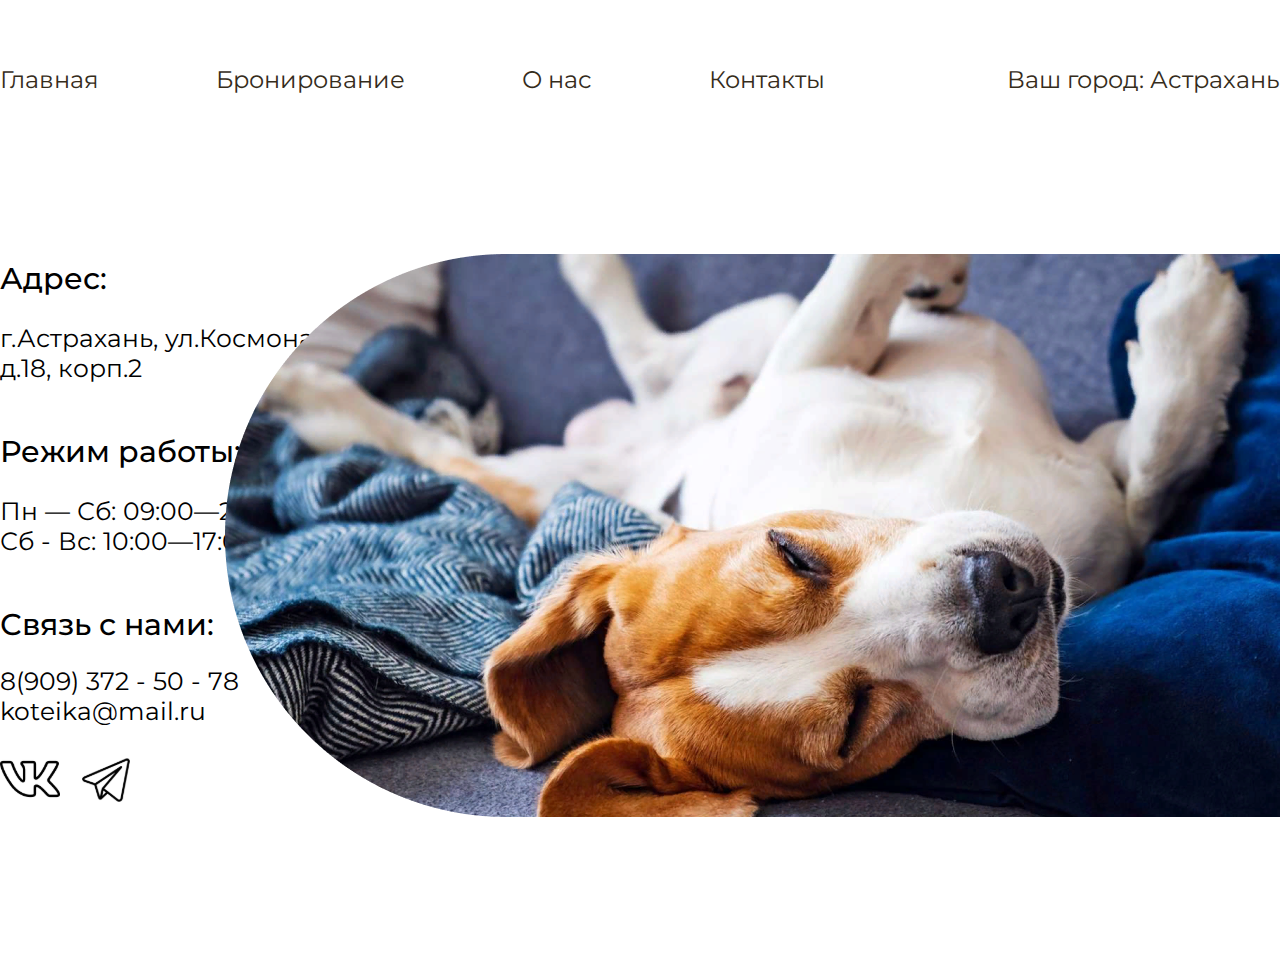
==== index.html @ b252fca6 "init" ====
<!doctype html>
<html lang="ru">
<head>
    <meta charset="UTF-8">
    <meta name="viewport"
          content="width=device-width, user-scalable=no, initial-scale=1.0, maximum-scale=1.0, minimum-scale=1.0">
    <meta http-equiv="X-UA-Compatible" content="ie=edge">
    <title>Koteika</title>
    <link rel="stylesheet" href="./styles/main.css">
    <link rel="stylesheet" href="./styles/header.css">
    <link rel="stylesheet" href="./styles/footer.css">
</head>
<body>
    <div class="container">
        <div class="header">
            <div class="header-left">
                <a>Главная</a>
                <a>Бронирование</a>
                <a>О нас</a>
                <a>Контакты</a>
            </div>
            <a>
                Ваш город: Астрахань
            </a>
        </div>
    </div>


    <div class="container">
        <div class="footer">
            <div class="footer-left">
                <p class="footer-left__title">Адрес:</p>
                <p class="footer-left__text">г.Астрахань,
                    ул.Космонавтов, д.18, корп.2</p>
                <p class="footer-left__subtitle">Режим работы:</p>
                <p class="footer-left__text">
                    Пн — Сб: 09:00—21:00<br>
                    Сб - Вс: 10:00—17:00
                </p>
                <p class="footer-left__subtitle">Связь с нами:</p>
                <a class="footer-left__number" href="tel:89093725078">8(909) 372 - 50 - 78</a>
                <a class="footer-left__email" href="mailto:koteika@mail.ru">koteika@mail.ru</a>
                <div class="footer-left__socials">
                    <a href="https://google.com"><img src="./images/social/vk.svg" alt="vk.com"></a>
                    <a href="https://google.com"><img src="./images/social/telegram.svg" alt="telegram"></a>
                </div>
            </div>
            <img class="footer__image" src="./images/footer/footer.png" alt="footer image">
        </div>
    </div>
</body>
</html>
---- styles/main.css ----
@font-face {
  font-family: "Montserrat";
  font-style: normal;
  font-weight: 100;
  src: url("../fonts/Montserrat-Thin.ttf");
}
@font-face {
  font-family: "Montserrat";
  font-style: normal;
  font-weight: 200;
  src: url("../fonts/Montserrat-ExtraLight.ttf");
}
@font-face {
  font-family: "Montserrat";
  font-style: normal;
  font-weight: 300;
  src: url("../fonts/Montserrat-Light.ttf");
}
@font-face {
  font-family: "Montserrat";
  font-style: normal;
  font-weight: 400;
  src: url("../fonts/Montserrat-Regular.ttf");
}
@font-face {
  font-family: "Montserrat";
  font-style: normal;
  font-weight: 500;
  src: url("../fonts/Montserrat-Medium.ttf");
}
@font-face {
  font-family: "Montserrat";
  font-style: normal;
  font-weight: 600;
  src: url("../fonts/Montserrat-SemiBold.ttf");
}
@font-face {
  font-family: "Montserrat";
  font-style: normal;
  font-weight: 700;
  src: url("../fonts/Montserrat-Bold.ttf");
}
@font-face {
  font-family: "Montserrat";
  font-style: normal;
  font-weight: 800;
  src: url("../fonts/Montserrat-ExtraBold.ttf");
}
@font-face {
  font-family: "Montserrat";
  font-style: normal;
  font-weight: 900;
  src: url("../fonts/Montserrat-Black.ttf");
}
:root {
  --button-bg-color: #36342F;
  --other-text: #352C1B;
  --border-color: #EEE2B7;
}

*,
*::before,
*::after {
  box-sizing: border-box;
  margin: 0;
  padding: 0;
  font-weight: normal;
  font-family: "Montserrat", sans-serif;
}

body {
  min-height: 100vh;
}

.container {
  max-width: 1450px;
  margin: 0 auto;
}

/*# sourceMappingURL=main.css.map */
---- styles/header.css ----
.header {
  margin-top: 65px;
  display: flex;
  justify-items: center;
  justify-content: space-between;
  align-items: center;
}
.header-left {
  display: flex;
  align-items: center;
  gap: 117px;
}
.header a, .header div > a {
  color: var(--other-text);
  font-size: 24px;
  font-weight: 400;
  text-decoration: none;
}

/*# sourceMappingURL=header.css.map */
---- styles/footer.css ----
.footer {
  margin-top: 166px;
  display: flex;
  align-items: center;
}
.footer-left {
  display: flex;
  flex-direction: column;
}
.footer-left__title {
  color: #000;
  font-weight: 500;
  font-size: 30px;
}
.footer-left__text {
  color: #000;
  font-size: 25px;
  margin-top: 26px;
  font-weight: 400;
  max-width: 380px;
}
.footer-left__subtitle {
  color: #000;
  font-weight: 500;
  font-size: 30px;
  margin-top: 50px;
}
.footer-left__number {
  color: #000;
  font-size: 25px;
  font-weight: 400;
  margin-top: 23px;
  text-decoration: none;
}
.footer-left__email {
  color: #000;
  font-size: 25px;
  font-weight: 400;
  text-decoration: none;
}
.footer-left__socials {
  margin-top: 26px;
  display: flex;
  gap: 19px;
  align-items: center;
}
.footer__image {
  position: absolute;
  right: 0;
}

/*# sourceMappingURL=footer.css.map */
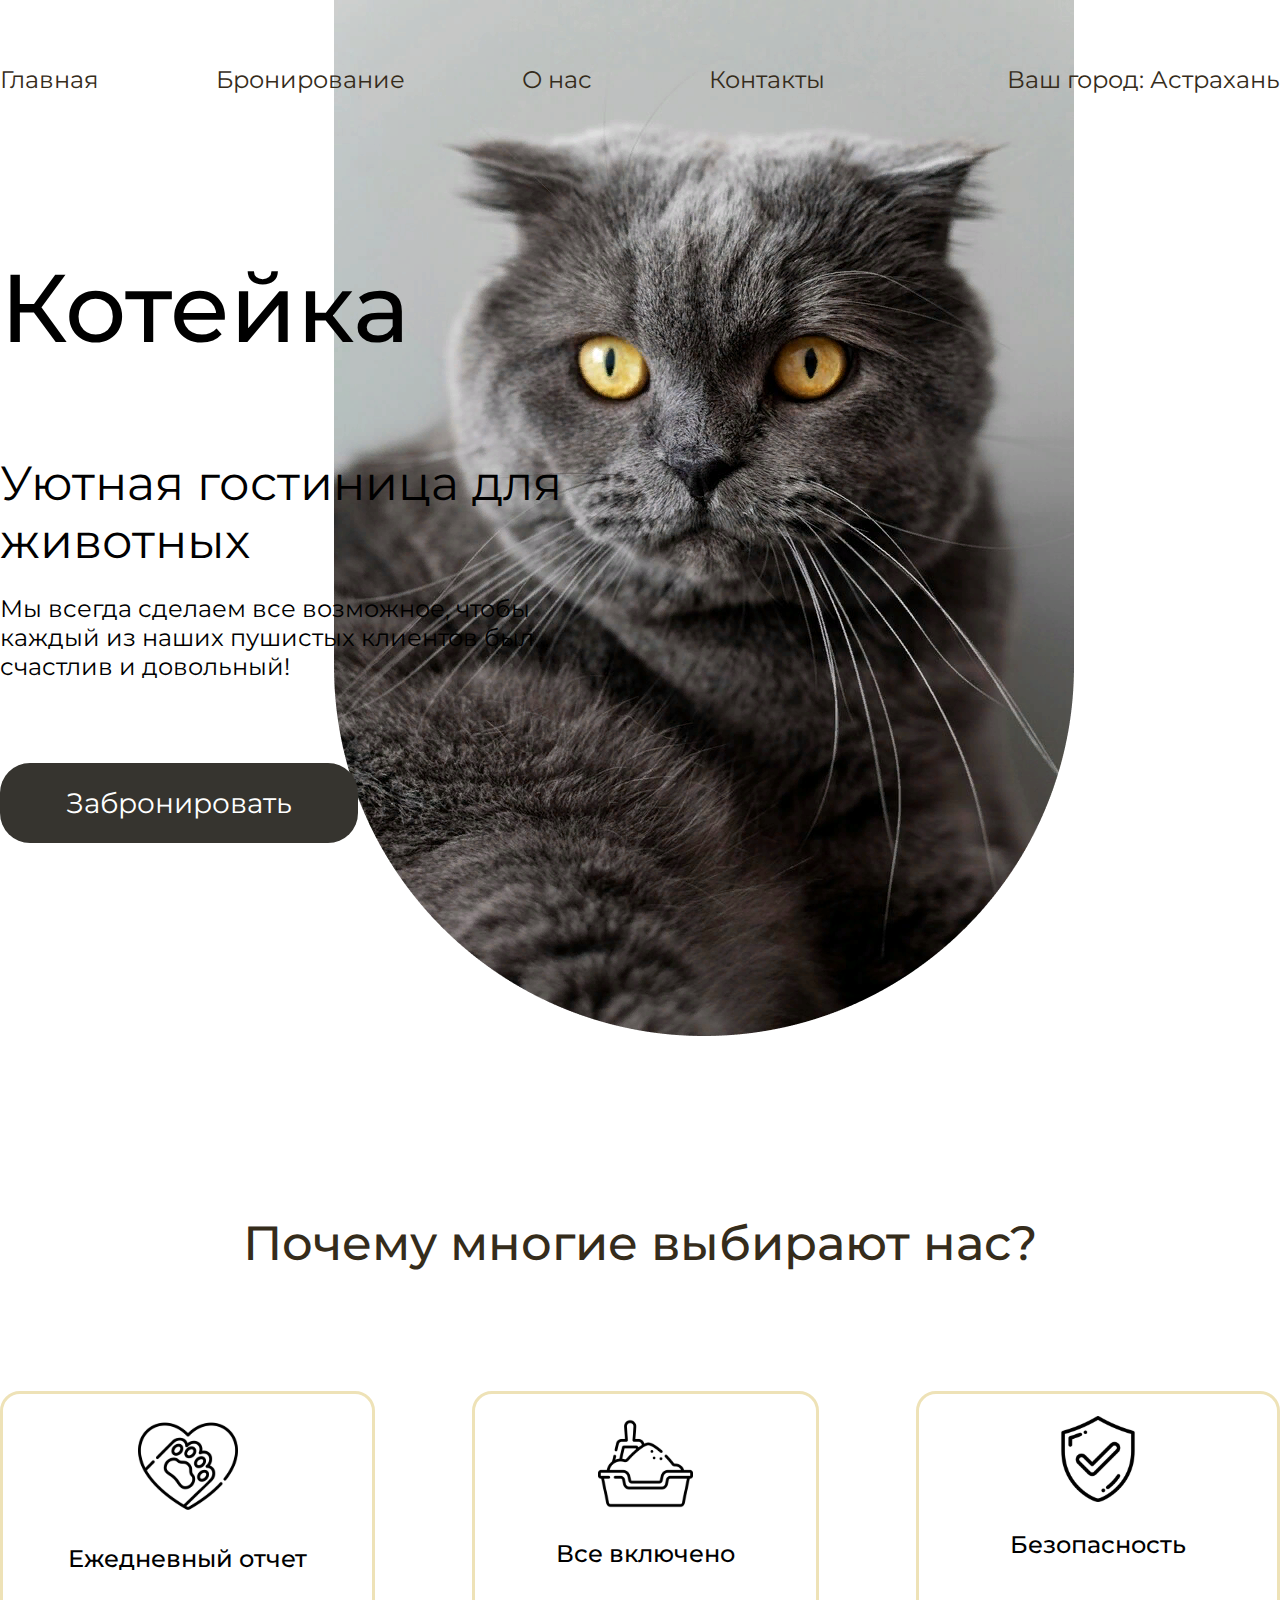
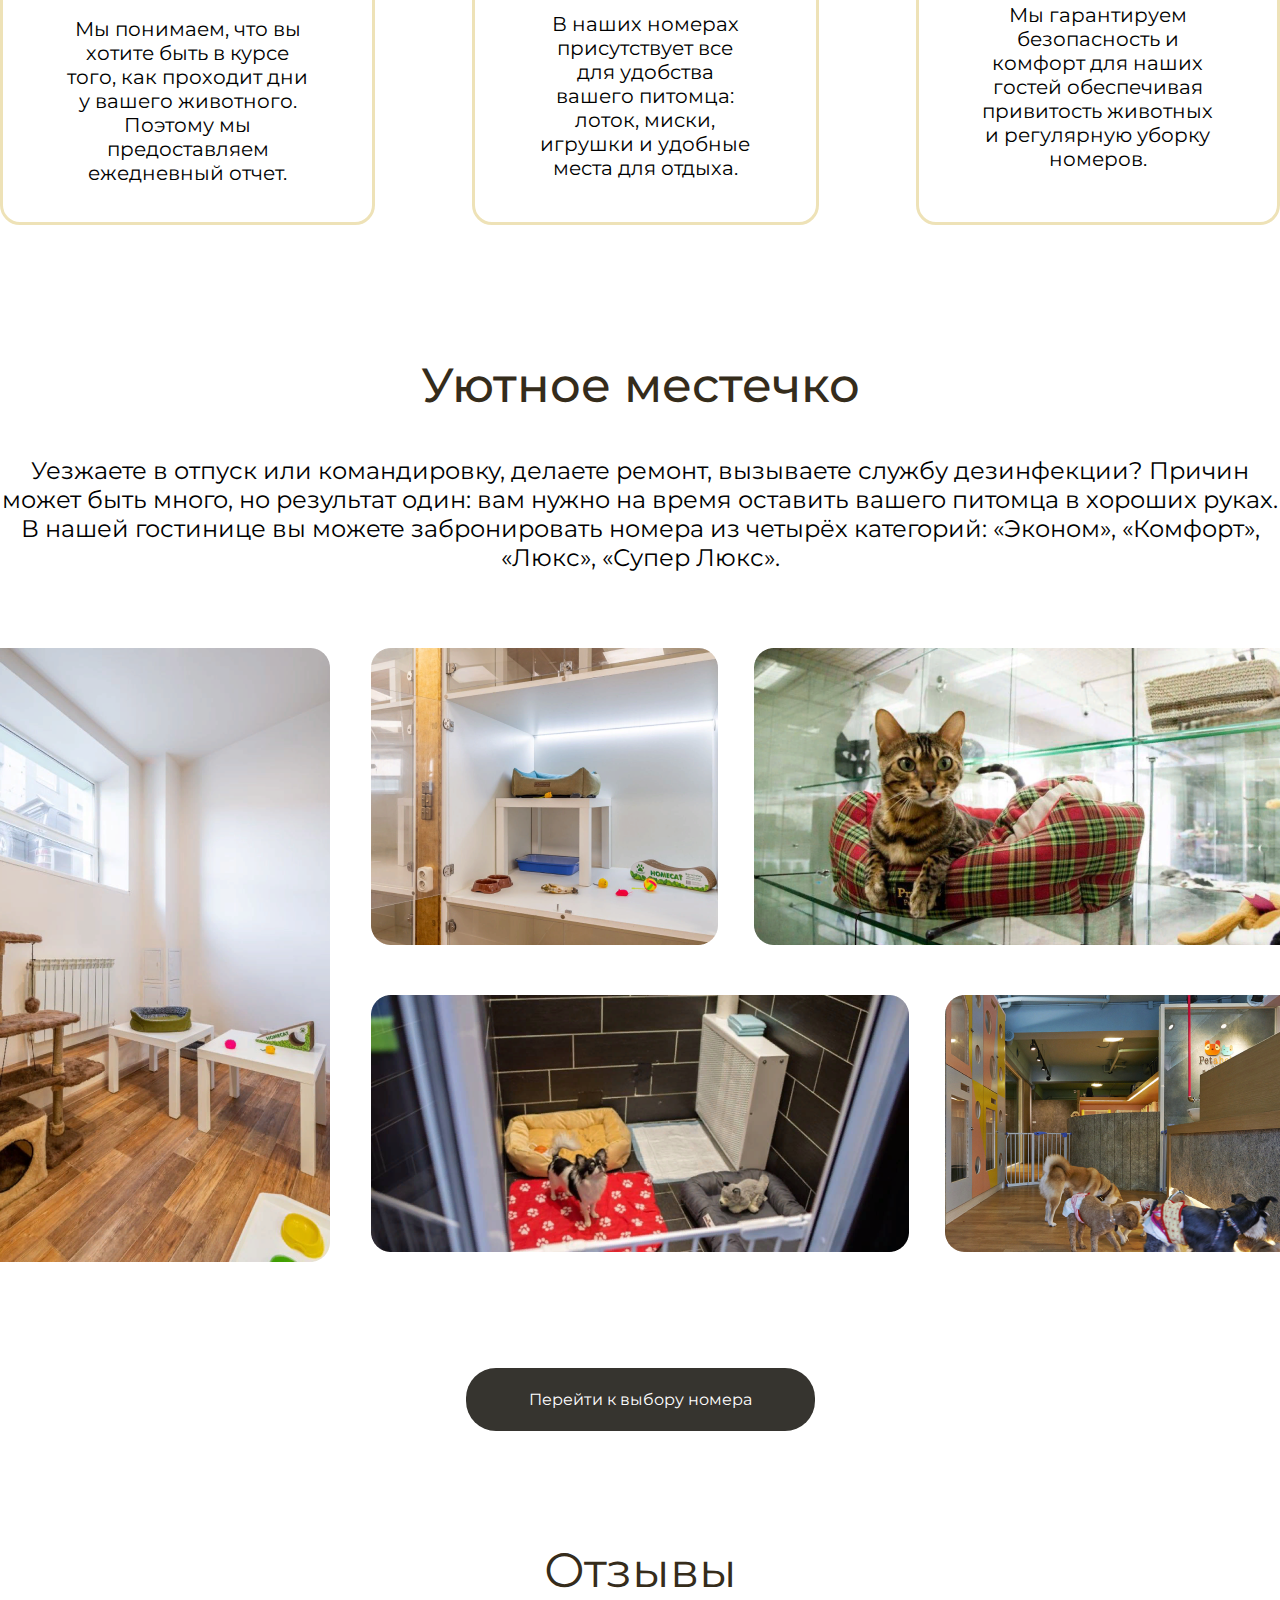
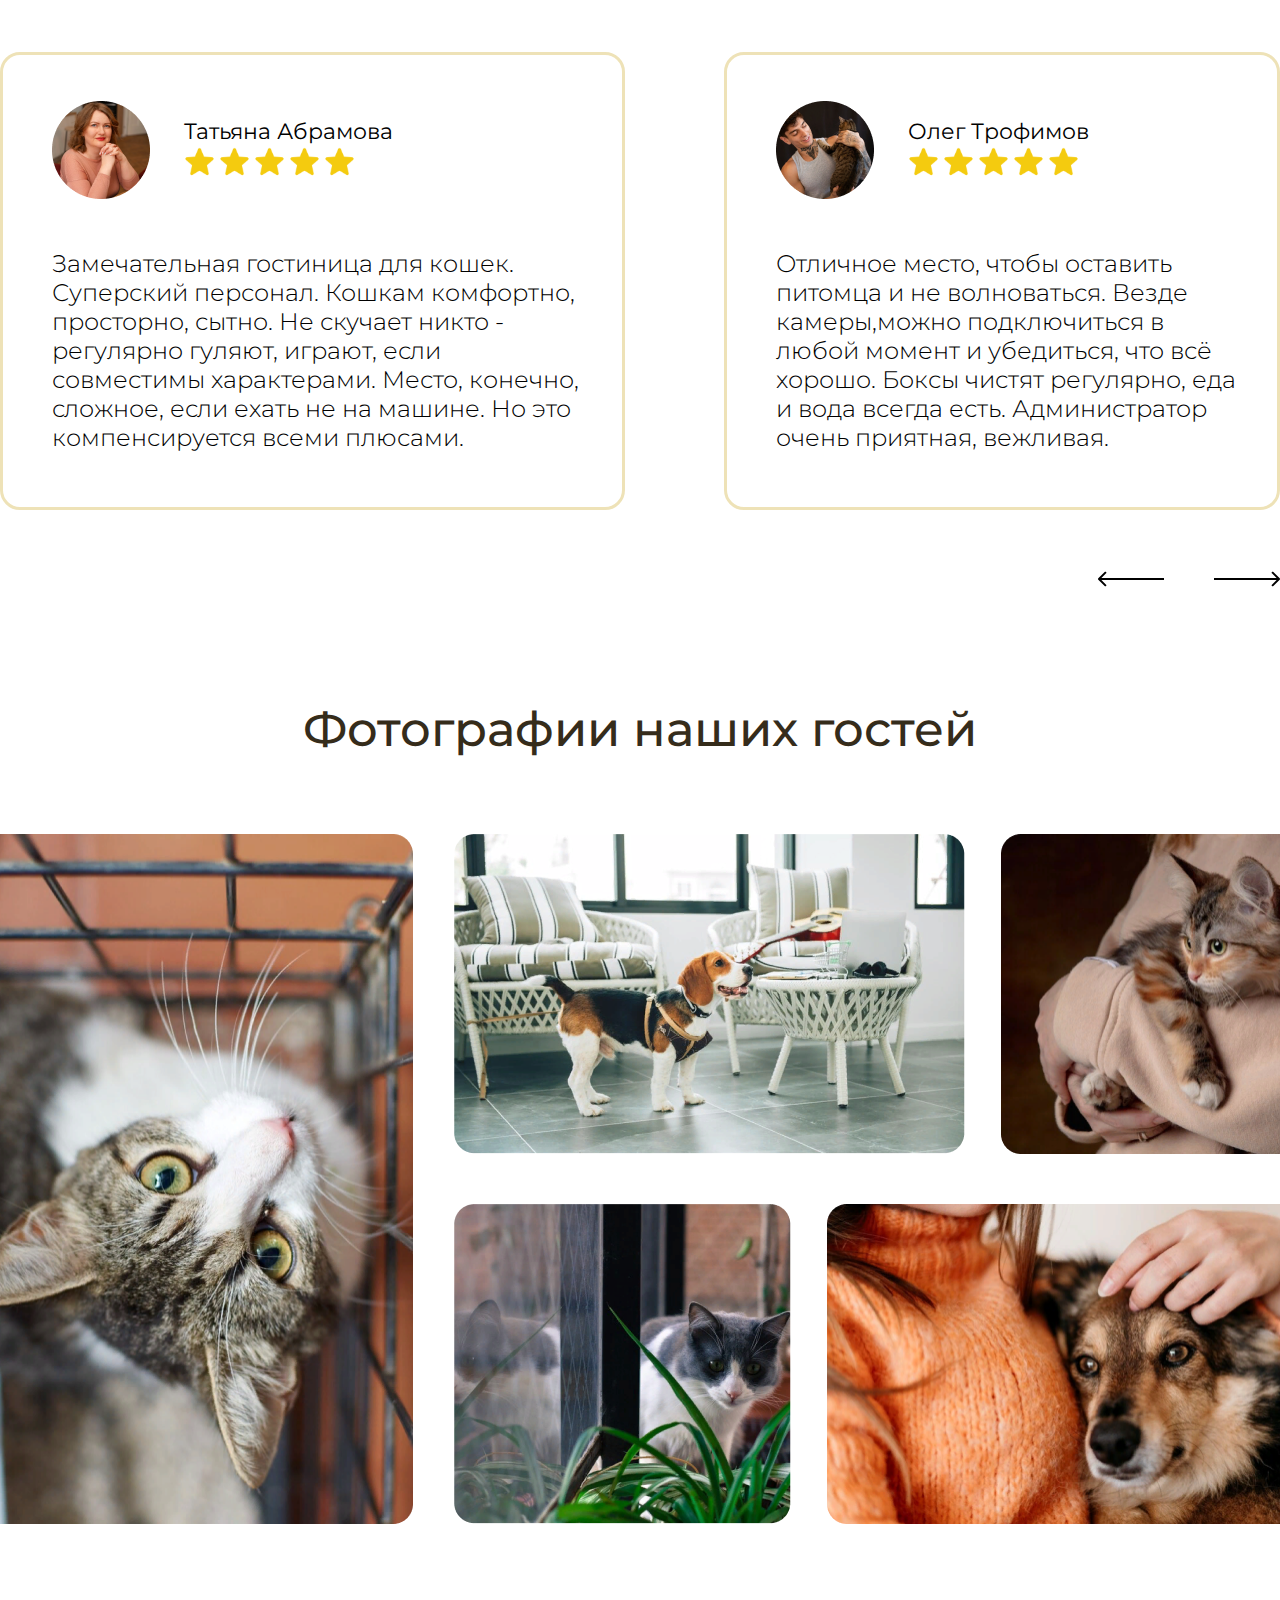
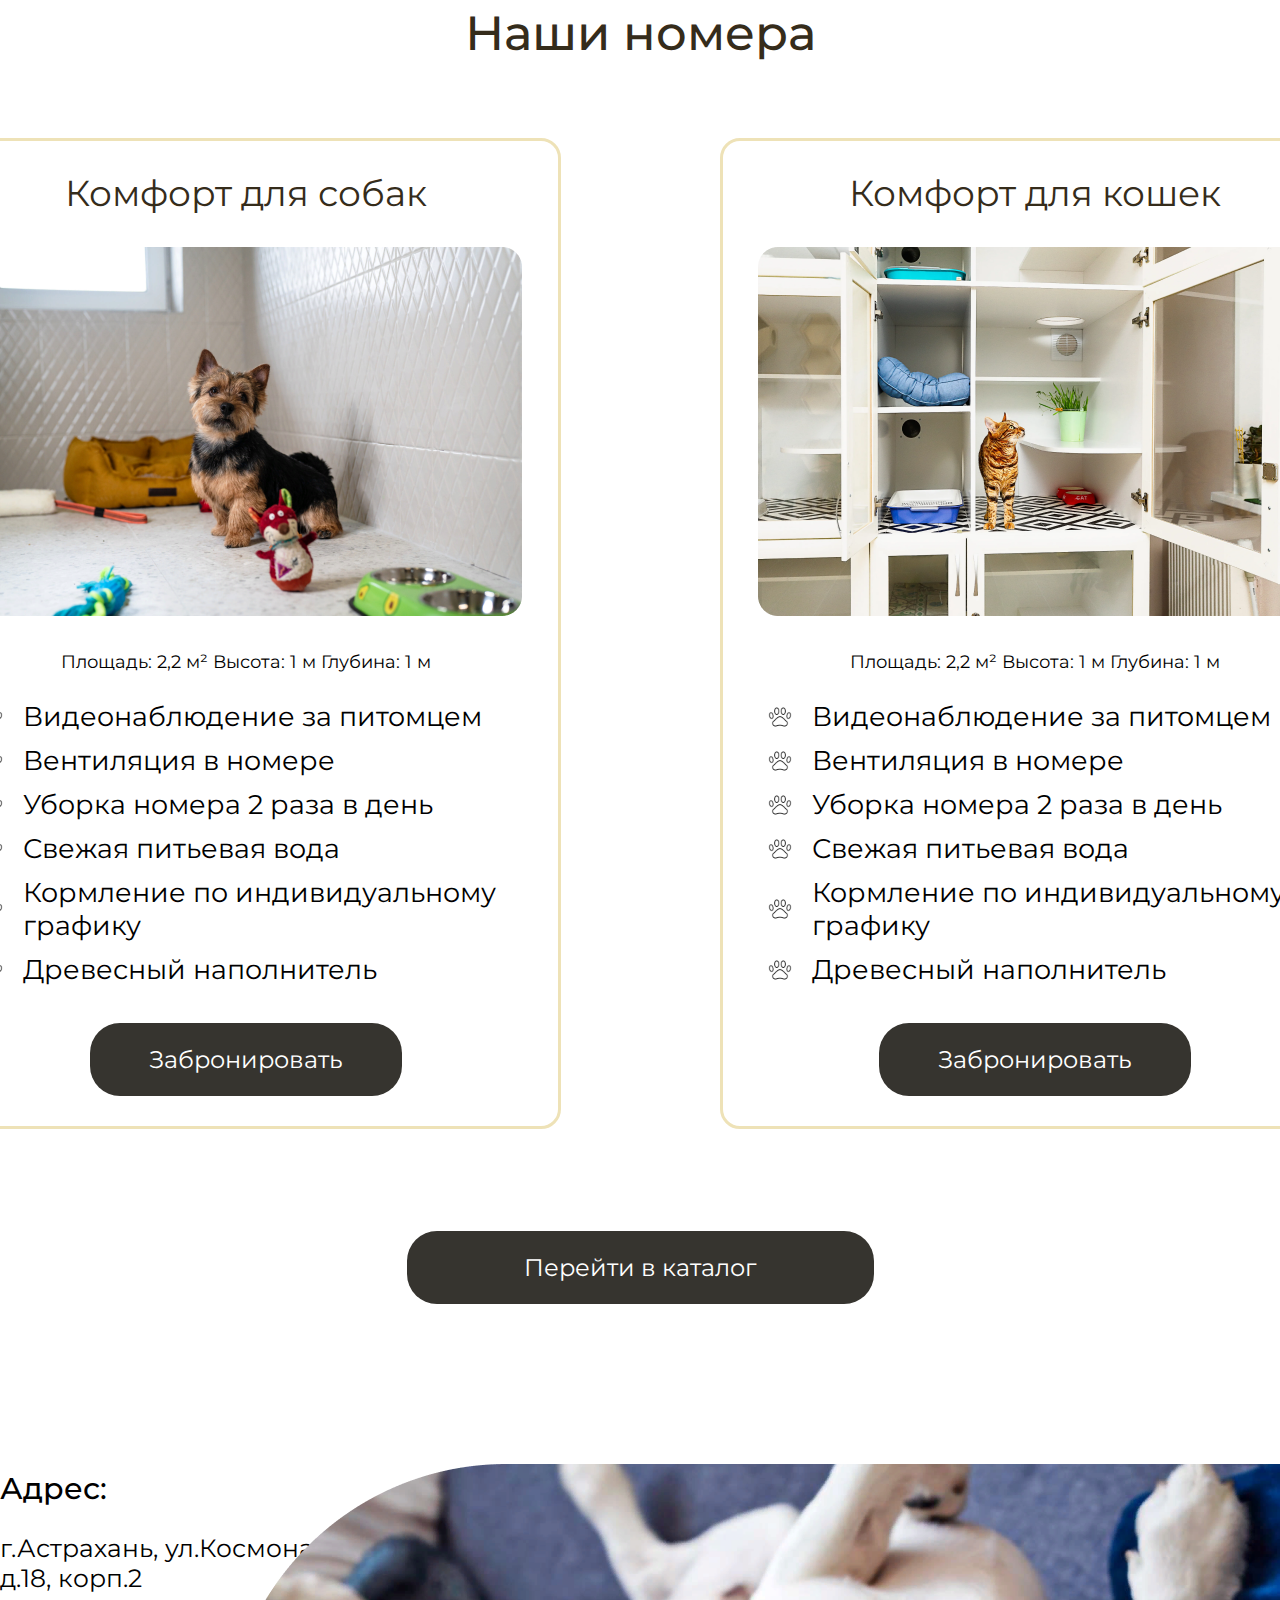
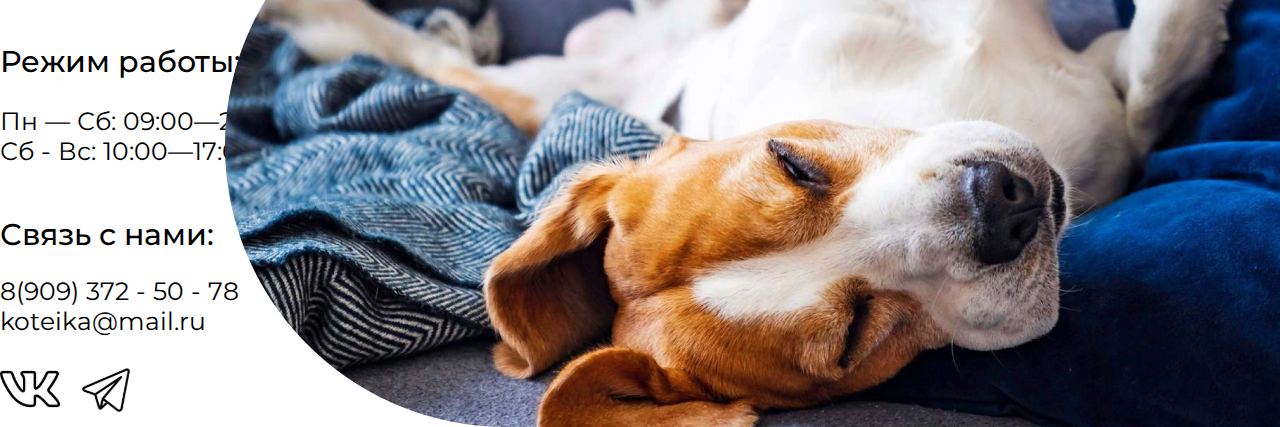
==== commit fffb7415: "feat: update main page" ====
--- a/index.html
+++ b/index.html
@@ -9,44 +9,248 @@
     <link rel="stylesheet" href="./styles/main.css">
     <link rel="stylesheet" href="./styles/header.css">
     <link rel="stylesheet" href="./styles/footer.css">
+    <link rel="stylesheet" href="./styles/index.css">
 </head>
 <body>
-    <div class="container">
-        <div class="header">
-            <div class="header-left">
-                <a>Главная</a>
-                <a>Бронирование</a>
-                <a>О нас</a>
-                <a>Контакты</a>
-            </div>
-            <a>
-                Ваш город: Астрахань
-            </a>
-        </div>
-    </div>
-
-
-    <div class="container">
-        <div class="footer">
-            <div class="footer-left">
-                <p class="footer-left__title">Адрес:</p>
-                <p class="footer-left__text">г.Астрахань,
-                    ул.Космонавтов, д.18, корп.2</p>
-                <p class="footer-left__subtitle">Режим работы:</p>
-                <p class="footer-left__text">
-                    Пн — Сб: 09:00—21:00<br>
-                    Сб - Вс: 10:00—17:00
-                </p>
-                <p class="footer-left__subtitle">Связь с нами:</p>
-                <a class="footer-left__number" href="tel:89093725078">8(909) 372 - 50 - 78</a>
-                <a class="footer-left__email" href="mailto:koteika@mail.ru">koteika@mail.ru</a>
-                <div class="footer-left__socials">
-                    <a href="https://google.com"><img src="./images/social/vk.svg" alt="vk.com"></a>
-                    <a href="https://google.com"><img src="./images/social/telegram.svg" alt="telegram"></a>
-                </div>
-            </div>
-            <img class="footer__image" src="./images/footer/footer.png" alt="footer image">
-        </div>
-    </div>
+<div class="container">
+    <div class="header">
+        <div class="header-left">
+            <a>Главная</a>
+            <a>Бронирование</a>
+            <a>О нас</a>
+            <a>Контакты</a>
+        </div>
+        <a>
+            Ваш город: Астрахань
+        </a>
+    </div>
+</div>
+
+<div class="container">
+    <div class="info">
+        <div class="info-left">
+            <p class="info-left__title">Котейка</p>
+            <p class="info-left__subtitle">Уютная гостиница для животных</p>
+            <p class="info-left__desc">Мы всегда сделаем все возможное, чтобы каждый из наших пушистых клиентов был
+                счастлив и довольный!</p>
+            <a href="" class="info-left__link">Забронировать</a>
+        </div>
+        <img class="info__image" src="./images/main/main.png" alt="info image">
+    </div>
+</div>
+
+<div class="container">
+    <div class="advantage">
+        <p class="advantage__title">Почему многие выбирают нас?</p>
+        <div class="advantage-cards">
+            <div class="advantage-card">
+                <img src="./images/main/firstAdvantage.svg" alt="image">
+                <p class="advantage-card__title">Ежедневный отчет</p>
+                <p class="advantage-card__subtitle">Мы понимаем, что вы хотите быть в курсе того, как проходит дни у
+                    вашего животного. Поэтому мы предоставляем ежедневный отчет.</p>
+            </div>
+            <div class="advantage-card">
+                <img src="./images/main/secondAdvantage.svg" alt="image">
+                <p class="advantage-card__title">Все включено</p>
+                <p class="advantage-card__subtitle">В наших номерах присутствует все для удобства вашего питомца:
+                    лоток, миски, игрушки и удобные места для отдыха.</p>
+            </div>
+            <div class="advantage-card">
+                <img src="./images/main/thirdAdvantage.svg" alt="image">
+                <p class="advantage-card__title">Безопасность</p>
+                <p class="advantage-card__subtitle">Мы гарантируем безопасность и комфорт для наших гостей обеспечивая
+                    привитость животных и регулярную уборку номеров.</p>
+            </div>
+        </div>
+    </div>
+</div>
+
+<div class="container">
+    <div class="description">
+        <p class="description__title">Уютное местечко</p>
+        <p class="description__subtitle">Уезжаете в отпуск или командировку, делаете ремонт, вызываете службу
+            дезинфекции? Причин может быть много, но результат один: вам нужно на время оставить вашего питомца в
+            хороших руках. В нашей гостинице вы можете забронировать номера из четырёх категорий: «Эконом», «Комфорт»,
+            «Люкс», «Супер Люкс».</p>
+        <div class="description-images">
+            <img src="./images/main/descLeft.png" alt="image">
+            <div class="description-images__right">
+                <div>
+                    <img src="./images/main/descFirstUp.png" alt="image">
+                    <img src="./images/main/descSecondUp.png" alt="image">
+                </div>
+                <div>
+                    <img src="./images/main/descFirstDown.png" alt="image">
+                    <img src="./images/main/descSecondDown.png" alt="image">
+                </div>
+            </div>
+        </div>
+        <a class="description__link">Перейти к выбору номера </a>
+    </div>
+</div>
+
+<div class="container">
+    <div class="reviews">
+        <p class="reviews__title">Отзывы</p>
+        <div class="reviews-cards">
+            <div class="reviews-card">
+                <div class="reviews-card__upper">
+                    <img src="./images/mok/first.png" alt="avatar">
+                    <div>
+                        <p>Татьяна Абрамова</p>
+                        <div>
+                            <img src="./images/common/star.svg" alt="star">
+                            <img src="./images/common/star.svg" alt="star">
+                            <img src="./images/common/star.svg" alt="star">
+                            <img src="./images/common/star.svg" alt="star">
+                            <img src="./images/common/star.svg" alt="star">
+                        </div>
+                    </div>
+                </div>
+                <p class="reviews-card__desc">Замечательная гостиница для кошек. Суперский персонал. Кошкам комфортно,
+                    просторно, сытно. Не скучает никто - регулярно гуляют, играют, если совместимы характерами. Место,
+                    конечно, сложное, если ехать не на машине. Но это компенсируется всеми плюсами.</p>
+            </div>
+            <div class="reviews-card">
+                <div class="reviews-card__upper">
+                    <img src="./images/mok/second.png" alt="avatar">
+                    <div>
+                        <p>Олег Трофимов</p>
+                        <div>
+                            <img src="./images/common/star.svg" alt="star">
+                            <img src="./images/common/star.svg" alt="star">
+                            <img src="./images/common/star.svg" alt="star">
+                            <img src="./images/common/star.svg" alt="star">
+                            <img src="./images/common/star.svg" alt="star">
+                        </div>
+                    </div>
+                </div>
+                <p class="reviews-card__desc">Отличное место, чтобы оставить питомца и не волноваться. Везде
+                    камеры,можно подключиться в любой момент и убедиться, что всё хорошо. Боксы чистят регулярно, еда и
+                    вода всегда есть. Администратор очень приятная, вежливая.</p>
+            </div>
+        </div>
+        <div class="reviews-buttons">
+            <button><img src="images/common/arrowLeft.svg" alt="arrow"></button>
+            <button><img src="./images/common/arrowRight.svg" alt="arrow"></button>
+        </div>
+    </div>
+</div>
+
+<div class="container">
+    <div class="photo">
+        <p class="photo__title">Фотографии наших гостей</p>
+        <div class="description-images">
+            <img src="./images/main/photoLeft.png" alt="image">
+            <div class="description-images__right">
+                <div>
+                    <img src="./images/main/photoFirstUp.png" alt="image">
+                    <img src="./images/main/photoSecondUp.png" alt="image">
+                </div>
+                <div>
+                    <img src="./images/main/photoFirstDown.png" alt="image">
+                    <img src="./images/main/photoSecondDown.png" alt="image">
+                </div>
+            </div>
+        </div>
+    </div>
+</div>
+
+
+<div class="container">
+    <div class="places">
+        <p class="places__title">Наши номера</p>
+        <div class="places-cards">
+            <div class="places-card">
+                <p class="places-card__title">Комфорт для собак</p>
+                <img class="places-card__image" src="./images/main/dogPlace.png" alt="image">
+                <p class="places-card__size">Площадь: 2,2 м² Высота: 1 м Глубина: 1 м</p>
+                <div class="places-card__items">
+                    <div class="places-card__item">
+                        <img src="images/common/paw.svg" alt="paw">
+                        <p>Видеонаблюдение за питомцем</p>
+                    </div>
+                    <div class="places-card__item">
+                        <img src="images/common/paw.svg" alt="paw">
+                        <p>Вентиляция в номере</p>
+                    </div>
+                    <div class="places-card__item">
+                        <img src="images/common/paw.svg" alt="paw">
+                        <p>Уборка номера 2 раза в день</p>
+                    </div>
+                    <div class="places-card__item">
+                        <img src="images/common/paw.svg" alt="paw">
+                        <p>Свежая питьевая вода</p>
+                    </div>
+                    <div class="places-card__item">
+                        <img src="images/common/paw.svg" alt="paw">
+                        <p>Кормление по индивидуальному графику</p>
+                    </div>
+                    <div class="places-card__item">
+                        <img src="images/common/paw.svg" alt="paw">
+                        <p>Древесный наполнитель</p>
+                    </div>
+                </div>
+                <a class="places-card__link" href="">Забронировать</a>
+            </div>
+            <div class="places-card">
+                <p class="places-card__title">Комфорт для кошек</p>
+                <img class="places-card__image" src="./images/main/catPlace.png" alt="image">
+                <p class="places-card__size">Площадь: 2,2 м² Высота: 1 м Глубина: 1 м</p>
+                <div class="places-card__items">
+                    <div class="places-card__item">
+                        <img src="images/common/paw.svg" alt="paw">
+                        <p>Видеонаблюдение за питомцем</p>
+                    </div>
+                    <div class="places-card__item">
+                        <img src="images/common/paw.svg" alt="paw">
+                        <p>Вентиляция в номере</p>
+                    </div>
+                    <div class="places-card__item">
+                        <img src="images/common/paw.svg" alt="paw">
+                        <p>Уборка номера 2 раза в день</p>
+                    </div>
+                    <div class="places-card__item">
+                        <img src="images/common/paw.svg" alt="paw">
+                        <p>Свежая питьевая вода</p>
+                    </div>
+                    <div class="places-card__item">
+                        <img src="images/common/paw.svg" alt="paw">
+                        <p>Кормление по индивидуальному графику</p>
+                    </div>
+                    <div class="places-card__item">
+                        <img src="images/common/paw.svg" alt="paw">
+                        <p>Древесный наполнитель</p>
+                    </div>
+                </div>
+                <a class="places-card__link" href="">Забронировать</a>
+            </div>
+        </div>
+        <a href="" class="places__link">Перейти в каталог</a>
+    </div>
+</div>
+
+<div class="container">
+    <div class="footer">
+        <div class="footer-left">
+            <p class="footer-left__title">Адрес:</p>
+            <p class="footer-left__text">г.Астрахань,
+                ул.Космонавтов, д.18, корп.2</p>
+            <p class="footer-left__subtitle">Режим работы:</p>
+            <p class="footer-left__text">
+                Пн — Сб: 09:00—21:00<br>
+                Сб - Вс: 10:00—17:00
+            </p>
+            <p class="footer-left__subtitle">Связь с нами:</p>
+            <a class="footer-left__number" href="tel:89093725078">8(909) 372 - 50 - 78</a>
+            <a class="footer-left__email" href="mailto:koteika@mail.ru">koteika@mail.ru</a>
+            <div class="footer-left__socials">
+                <a href="https://google.com"><img src="./images/social/vk.svg" alt="vk.com"></a>
+                <a href="https://google.com"><img src="./images/social/telegram.svg" alt="telegram"></a>
+            </div>
+        </div>
+        <img class="footer__image" src="./images/footer/footer.png" alt="footer image">
+    </div>
+</div>
 </body>
 </html>--- a/styles/index.css
+++ b/styles/index.css
@@ -0,0 +1,261 @@
+.info {
+  display: flex;
+  margin-top: 155px;
+}
+.info-left {
+  display: flex;
+  flex-direction: column;
+}
+.info-left__title {
+  font-size: 96px;
+  font-weight: 500;
+  color: #000;
+}
+.info-left__subtitle {
+  max-width: 568px;
+  margin-top: 88px;
+  font-size: 48px;
+  color: #000;
+}
+.info-left__desc {
+  margin-top: 24px;
+  max-width: 537px;
+  font-size: 24px;
+  color: #000;
+}
+.info-left__link {
+  background-color: var(--button-bg-color);
+  border-radius: 30px;
+  display: flex;
+  justify-content: center;
+  justify-items: center;
+  margin-top: 82px;
+  color: #FFF;
+  font-size: 28px;
+  max-width: 358px;
+  padding: 23px 0;
+  text-decoration: none;
+}
+.info__image {
+  position: absolute;
+  top: 0;
+  right: 206px;
+  z-index: -1;
+}
+
+.advantage {
+  margin-top: 371px;
+  display: flex;
+  flex-direction: column;
+  align-items: center;
+}
+.advantage__title {
+  font-size: 48px;
+  font-weight: 500;
+  color: var(--other-text);
+}
+.advantage-cards {
+  display: flex;
+  margin-top: 119px;
+  gap: 97px;
+}
+.advantage-card {
+  border-radius: 20px;
+  border: 3px solid var(--border-color);
+  max-width: 415px;
+  display: flex;
+  flex-direction: column;
+  align-items: center;
+  padding: 22px 62px 37px 62px;
+}
+.advantage-card__title {
+  margin-top: 28px;
+  font-size: 24px;
+  font-weight: 500;
+  color: #000;
+}
+.advantage-card__subtitle {
+  margin-top: 44px;
+  font-size: 20px;
+  text-align: center;
+}
+
+.description {
+  margin-top: 131px;
+  display: flex;
+  flex-direction: column;
+  align-items: center;
+}
+.description__title {
+  color: var(--other-text);
+  font-size: 48px;
+  font-weight: 500;
+}
+.description__subtitle {
+  font-size: 24px;
+  color: #000;
+  margin-top: 42px;
+  text-align: center;
+}
+.description-images {
+  margin-top: 76px;
+  display: flex;
+  gap: 41px;
+}
+.description-images__right {
+  display: flex;
+  flex-direction: column;
+  gap: 50px;
+}
+.description-images__right div {
+  display: flex;
+  gap: 36px;
+}
+.description__link {
+  max-width: 467px;
+  background-color: var(--button-bg-color);
+  color: #FFF;
+  padding: 22px 63px;
+  text-align: center;
+  border-radius: 30px;
+  margin-top: 106px;
+}
+
+.reviews {
+  margin-top: 110px;
+  display: flex;
+  flex-direction: column;
+  align-items: center;
+}
+.reviews__title {
+  font-size: 48px;
+  text-align: center;
+  color: var(--other-text);
+}
+.reviews-cards {
+  display: flex;
+  gap: 99px;
+  margin-top: 53px;
+}
+.reviews-card {
+  border-radius: 20px;
+  border: 3px solid var(--border-color);
+  max-width: 671px;
+  padding: 46px 37px 55px 49px;
+}
+.reviews-card__upper {
+  display: flex;
+  align-items: center;
+  gap: 34px;
+}
+.reviews-card__upper div > p {
+  font-size: 22px;
+  color: #000;
+}
+.reviews-card__desc {
+  margin-top: 50px;
+  font-size: 24px;
+  font-weight: 300;
+}
+.reviews-buttons {
+  margin-top: 61px;
+  display: flex;
+  width: 100%;
+  justify-content: flex-end;
+  gap: 50px;
+}
+.reviews-buttons button {
+  background-color: transparent;
+  border: none;
+  cursor: pointer;
+}
+
+.photo {
+  display: flex;
+  flex-direction: column;
+  align-items: center;
+  margin-top: 110px;
+}
+.photo__title {
+  font-size: 48px;
+  font-weight: 500;
+  color: var(--other-text);
+}
+
+.places {
+  margin-top: 80px;
+  display: flex;
+  flex-direction: column;
+  align-items: center;
+}
+.places__title {
+  color: var(--other-text);
+  font-weight: 500;
+  font-size: 48px;
+}
+.places-cards {
+  display: flex;
+  gap: 159px;
+  margin-top: 76px;
+}
+.places-card {
+  padding: 30px 45px;
+  display: flex;
+  flex-direction: column;
+  align-items: center;
+  justify-content: center;
+  border: 3px solid var(--border-color);
+  border-radius: 20px;
+  max-width: 630px;
+}
+.places-card__title {
+  color: var(--other-text);
+  font-size: 36px;
+}
+.places-card__image {
+  margin-top: 32px;
+}
+.places-card__size {
+  margin-top: 35px;
+  font-size: 18px;
+}
+.places-card__items {
+  margin-top: 27px;
+  display: flex;
+  flex-direction: column;
+  gap: 11px;
+}
+.places-card__item {
+  display: flex;
+  align-items: center;
+  gap: 20px;
+}
+.places-card__item p {
+  font-size: 27px;
+}
+.places-card__link {
+  border-radius: 30px;
+  background-color: var(--button-bg-color);
+  max-width: 312px;
+  text-decoration: none;
+  color: #FFF;
+  margin-top: 37px;
+  font-size: 24px;
+  text-align: center;
+  padding: 22px 0;
+  width: 100%;
+}
+.places__link {
+  margin-top: 102px;
+  border-radius: 30px;
+  max-width: 467px;
+  width: 100%;
+  padding: 22px 0;
+  font-size: 24px;
+  text-decoration: none;
+  text-align: center;
+  color: white;
+  background-color: var(--button-bg-color);
+}
+
+/*# sourceMappingURL=index.css.map */
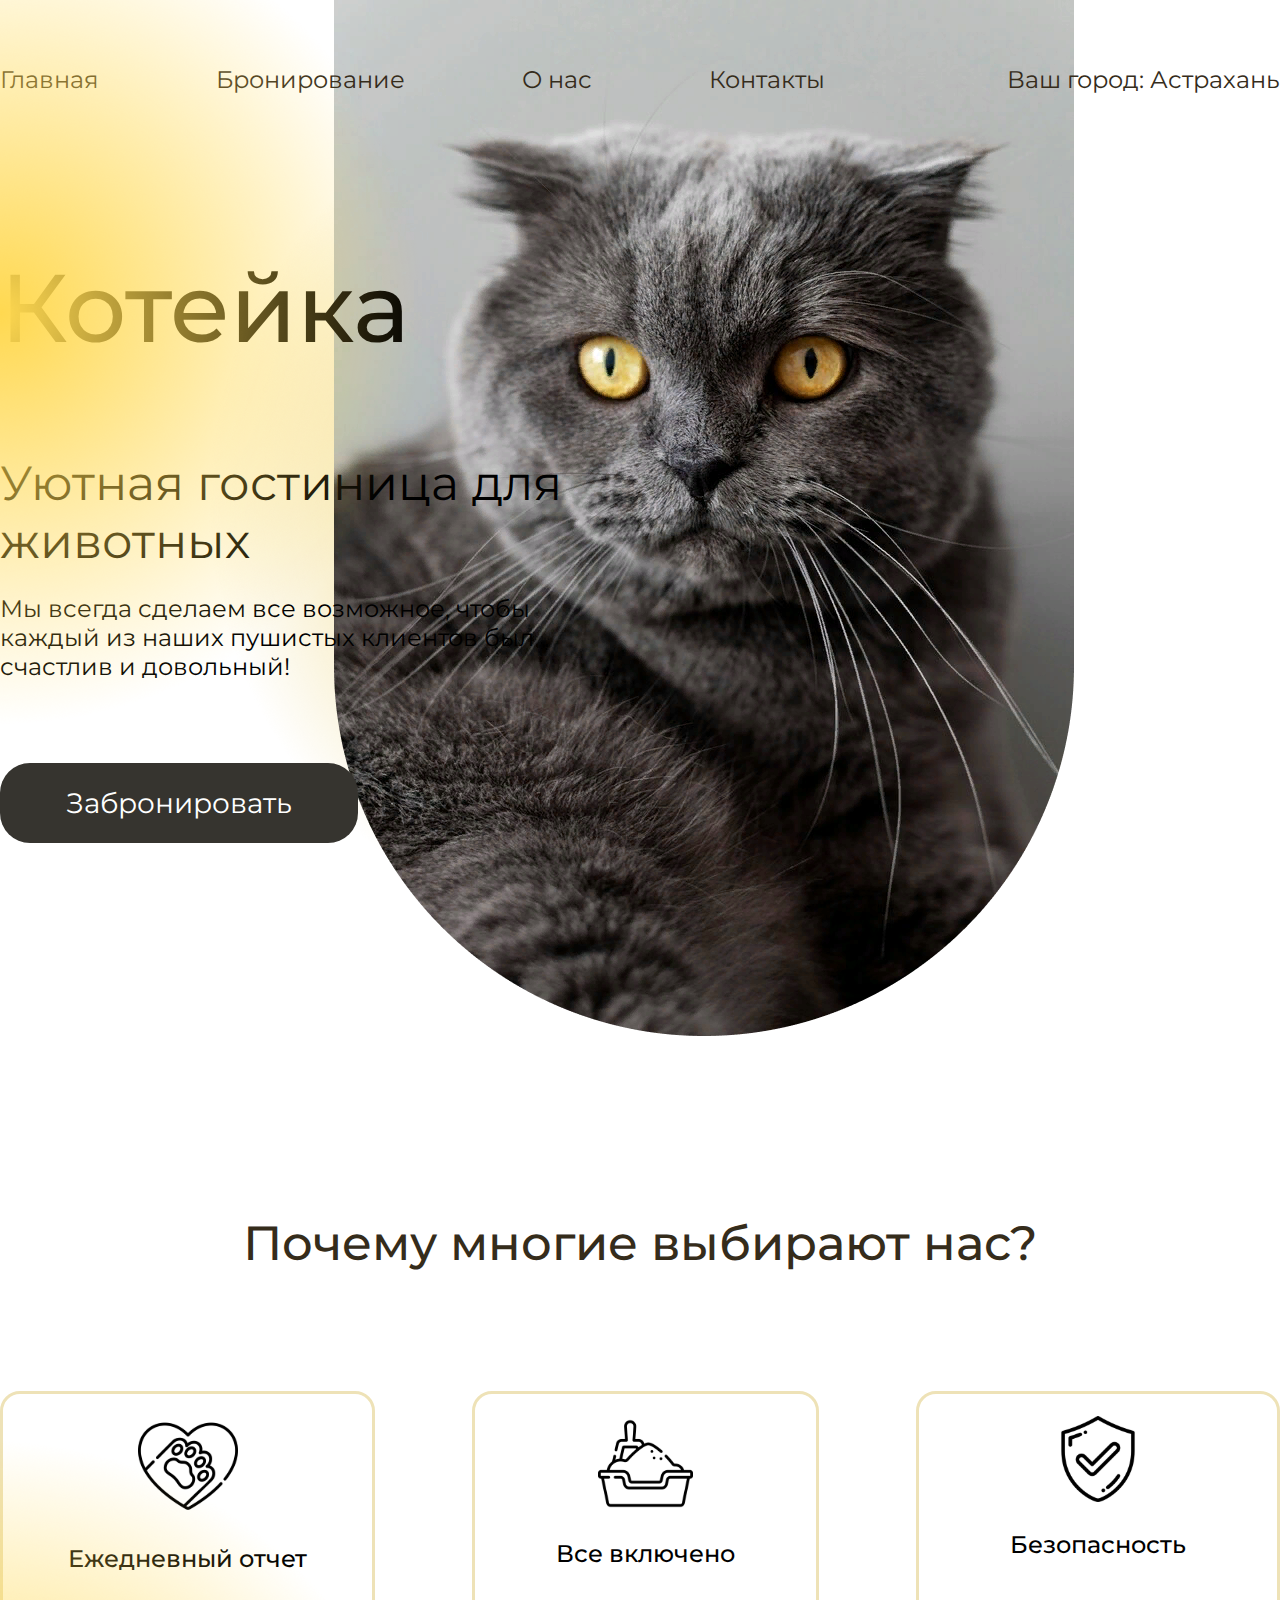
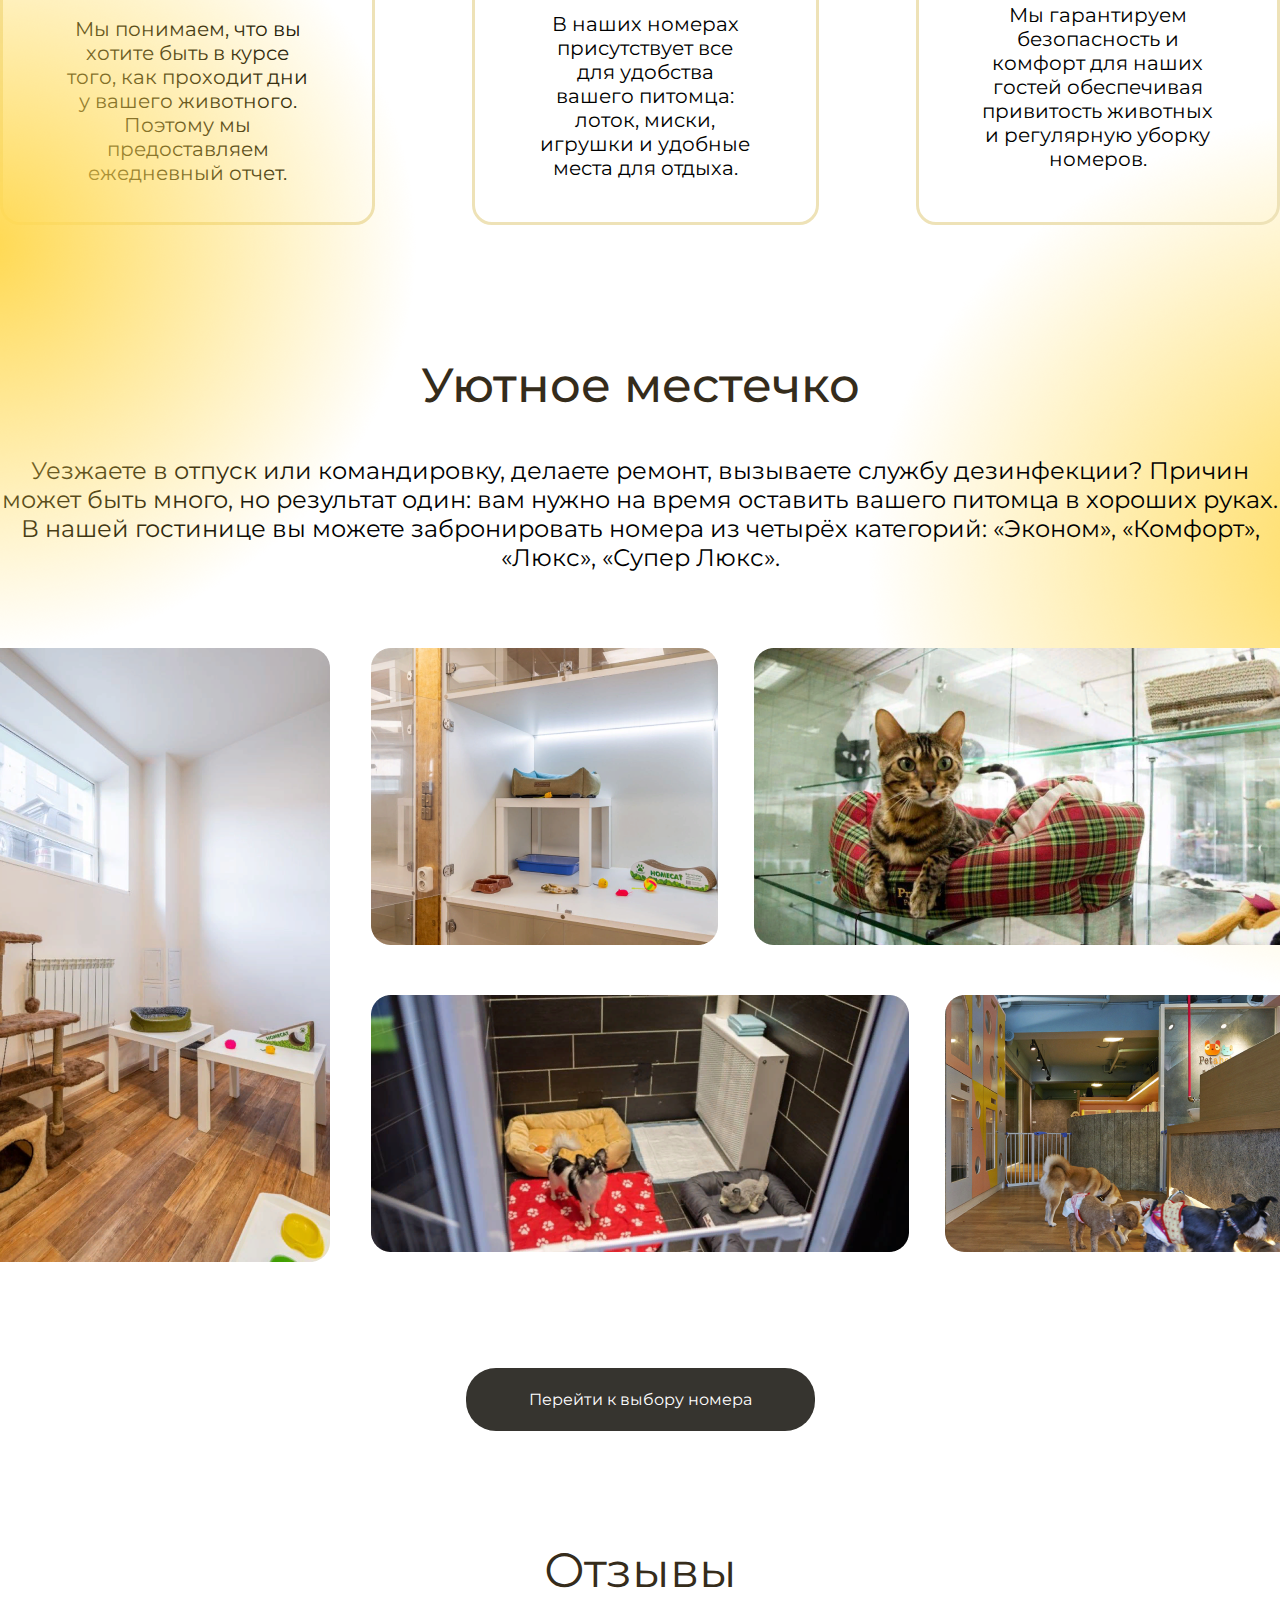
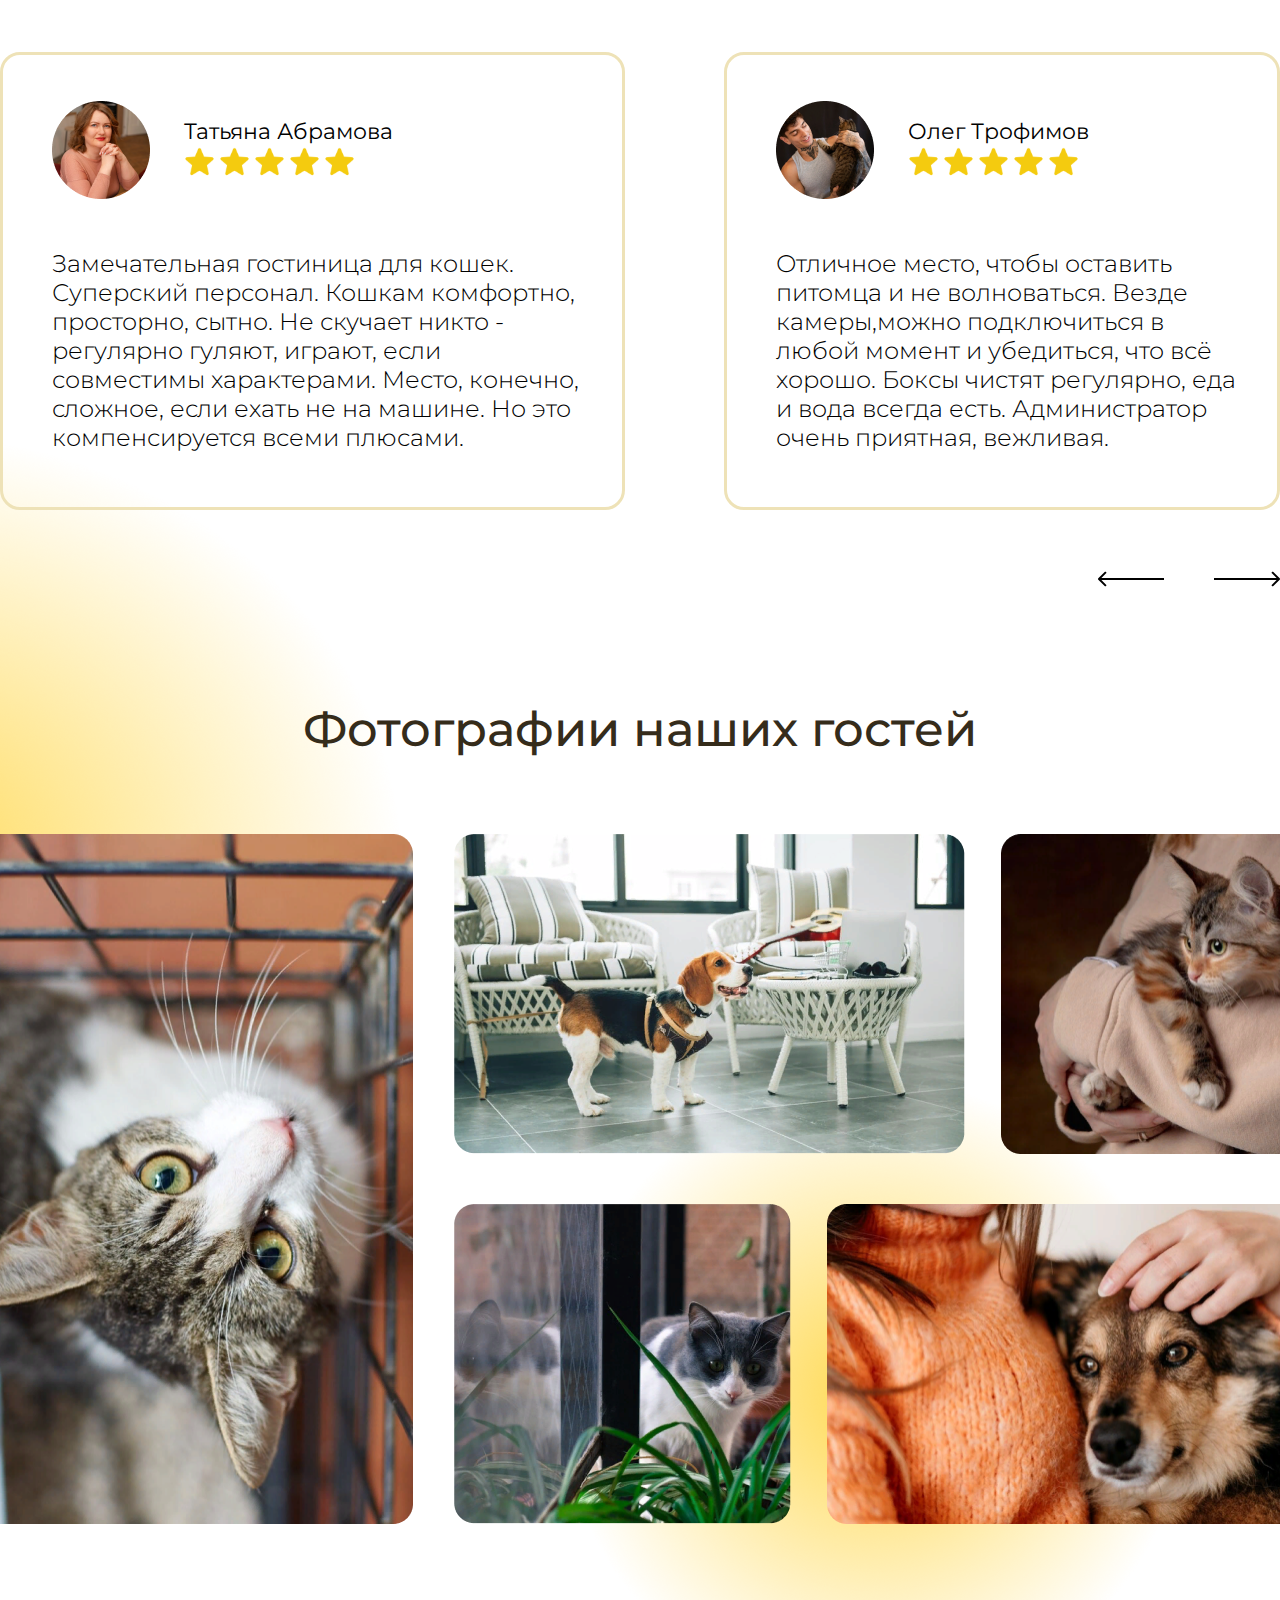
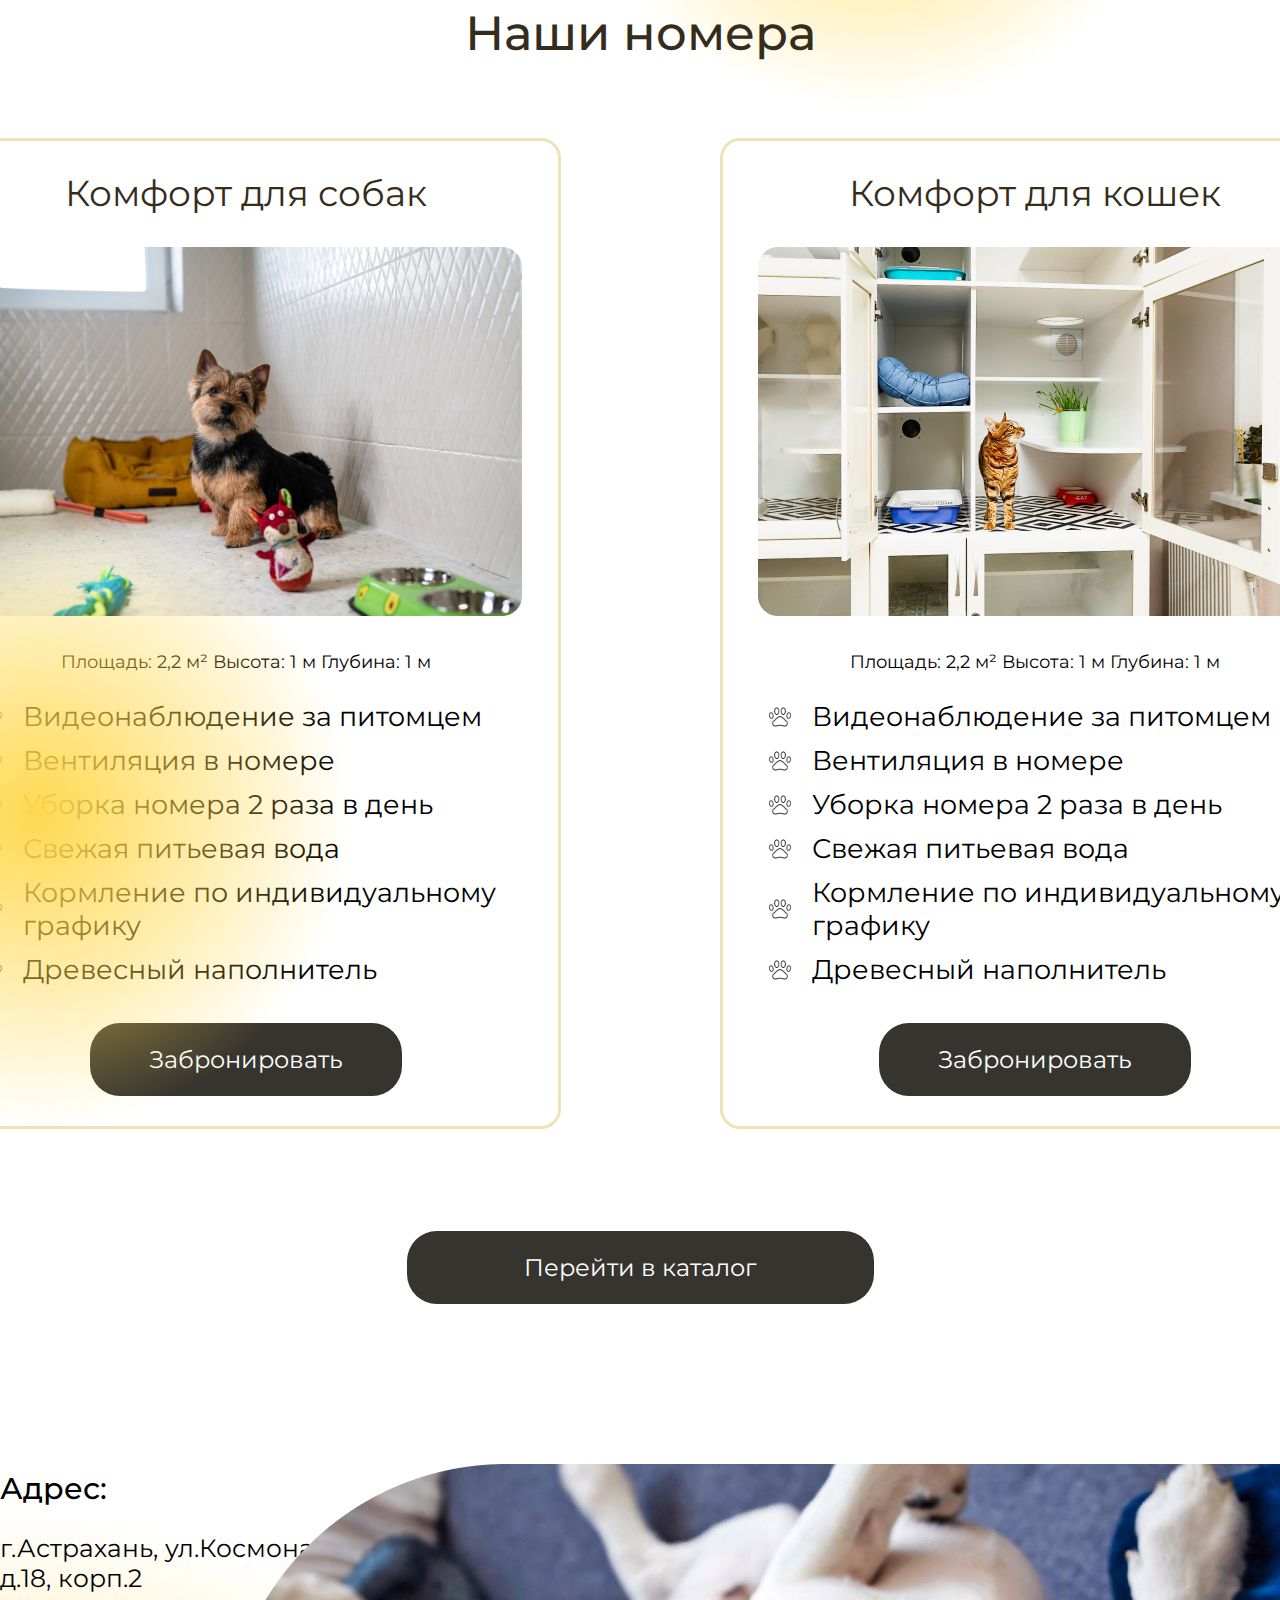
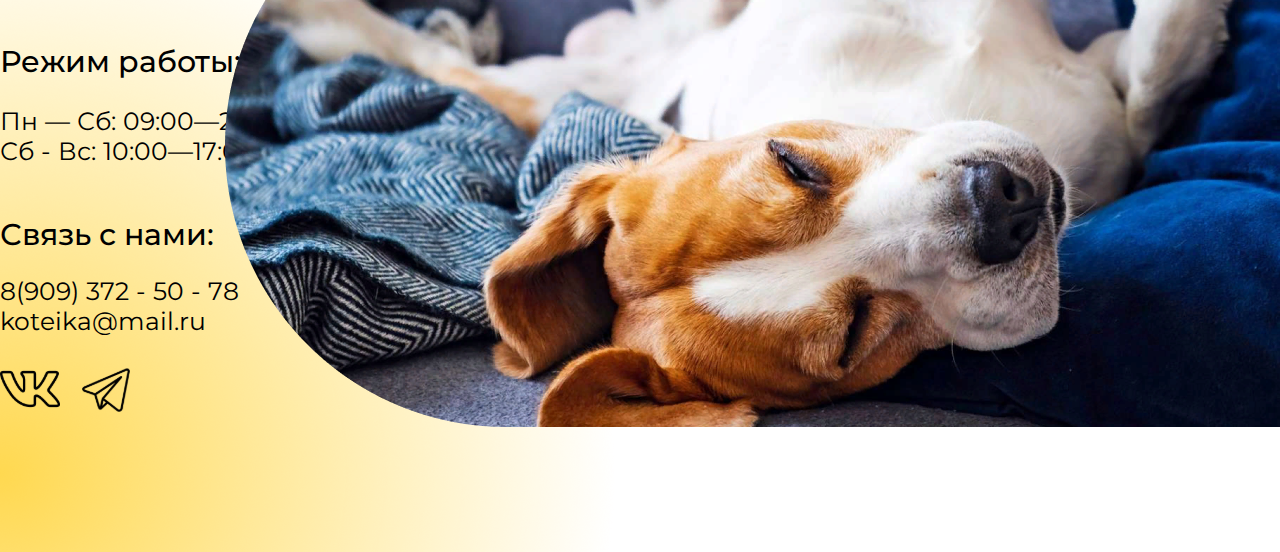
==== commit 621ce3f2: "feat: final step update for main" ====
--- a/index.html
+++ b/index.html
@@ -13,6 +13,15 @@
 </head>
 <body>
 <div class="container">
+    <div class="ellipses">
+        <img class="ellipses__first" src="./images/ellipses/main/First.png" alt="ellipse">
+        <img class="ellipses__second" src="./images/ellipses/main/Second.png" alt="ellipse">
+        <img class="ellipses__third" src="./images/ellipses/main/Third.png" alt="ellipse">
+        <img class="ellipses__fourth" src="./images/ellipses/main/Fourth.png" alt="ellipse">
+        <img class="ellipses__fifth" src="./images/ellipses/main/Fifth.png" alt="ellipse">
+        <img class="ellipses__sixth" src="./images/ellipses/main/Sixth.png" alt="ellipse">
+        <img class="ellipses__seventh" src="./images/ellipses/main/Seventh.png" alt="ellipse">
+    </div>
     <div class="header">
         <div class="header-left">
             <a>Главная</a>
@@ -232,6 +241,7 @@
 
 <div class="container">
     <div class="footer">
+        <img class="footer__ellipse" src="./images/footer/ellipse.png" alt="ellipse">
         <div class="footer-left">
             <p class="footer-left__title">Адрес:</p>
             <p class="footer-left__text">г.Астрахань,
--- a/styles/footer.css
+++ b/styles/footer.css
@@ -1,7 +1,14 @@
 .footer {
   margin-top: 166px;
+  margin-bottom: 132px;
   display: flex;
   align-items: center;
+}
+.footer__ellipse {
+  position: absolute;
+  left: 0;
+  margin-top: 170px;
+  z-index: -1;
 }
 .footer-left {
   display: flex;
--- a/styles/index.css
+++ b/styles/index.css
@@ -258,4 +258,39 @@
   background-color: var(--button-bg-color);
 }
 
+.ellipses img {
+  position: absolute;
+}
+.ellipses__first {
+  left: 0;
+  top: 0;
+}
+.ellipses__second {
+  right: 278px;
+  z-index: -1;
+}
+.ellipses__third {
+  left: 0;
+  top: 1440px;
+}
+.ellipses__fourth {
+  right: 0;
+  top: 1700px;
+  z-index: -1;
+}
+.ellipses__fifth {
+  left: 0;
+  top: 3630px;
+  z-index: -1;
+}
+.ellipses__sixth {
+  right: 90px;
+  top: 4279px;
+  z-index: -1;
+}
+.ellipses__seventh {
+  left: 0;
+  top: 5300px;
+}
+
 /*# sourceMappingURL=index.css.map */
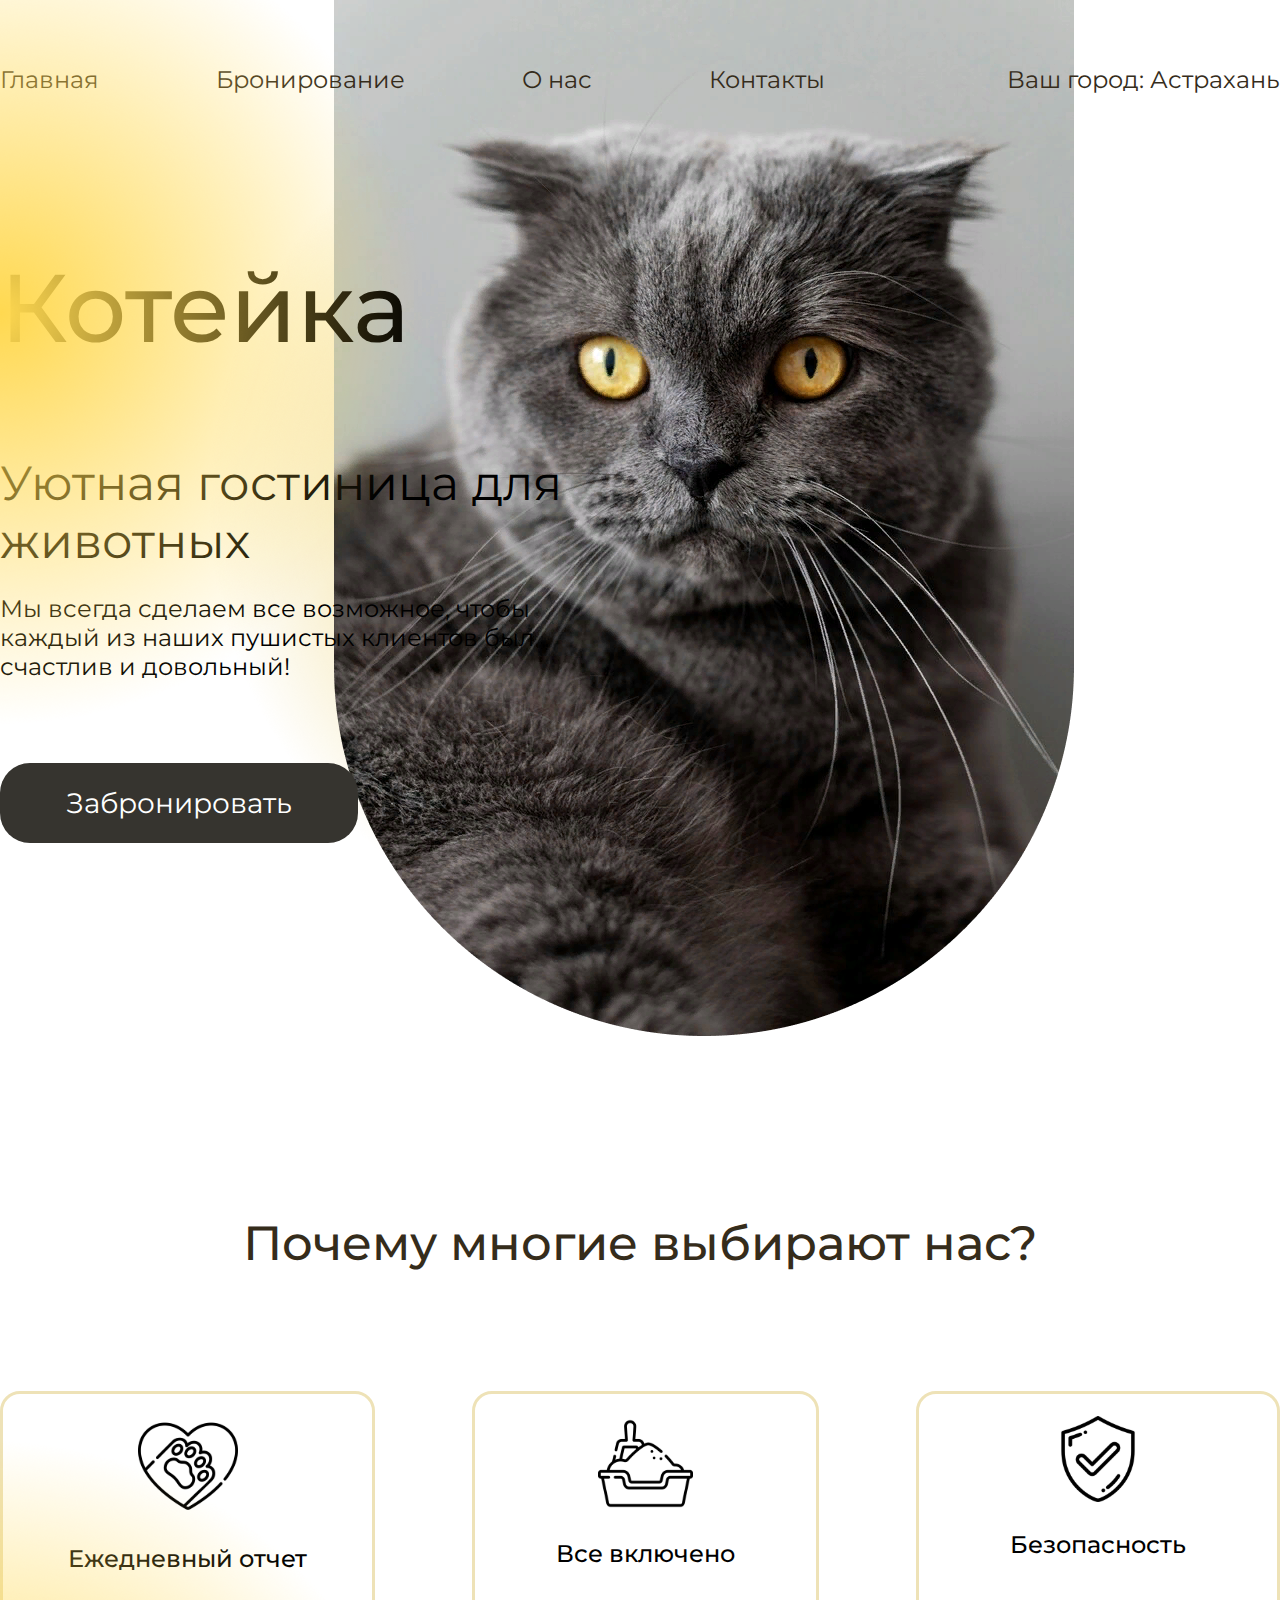
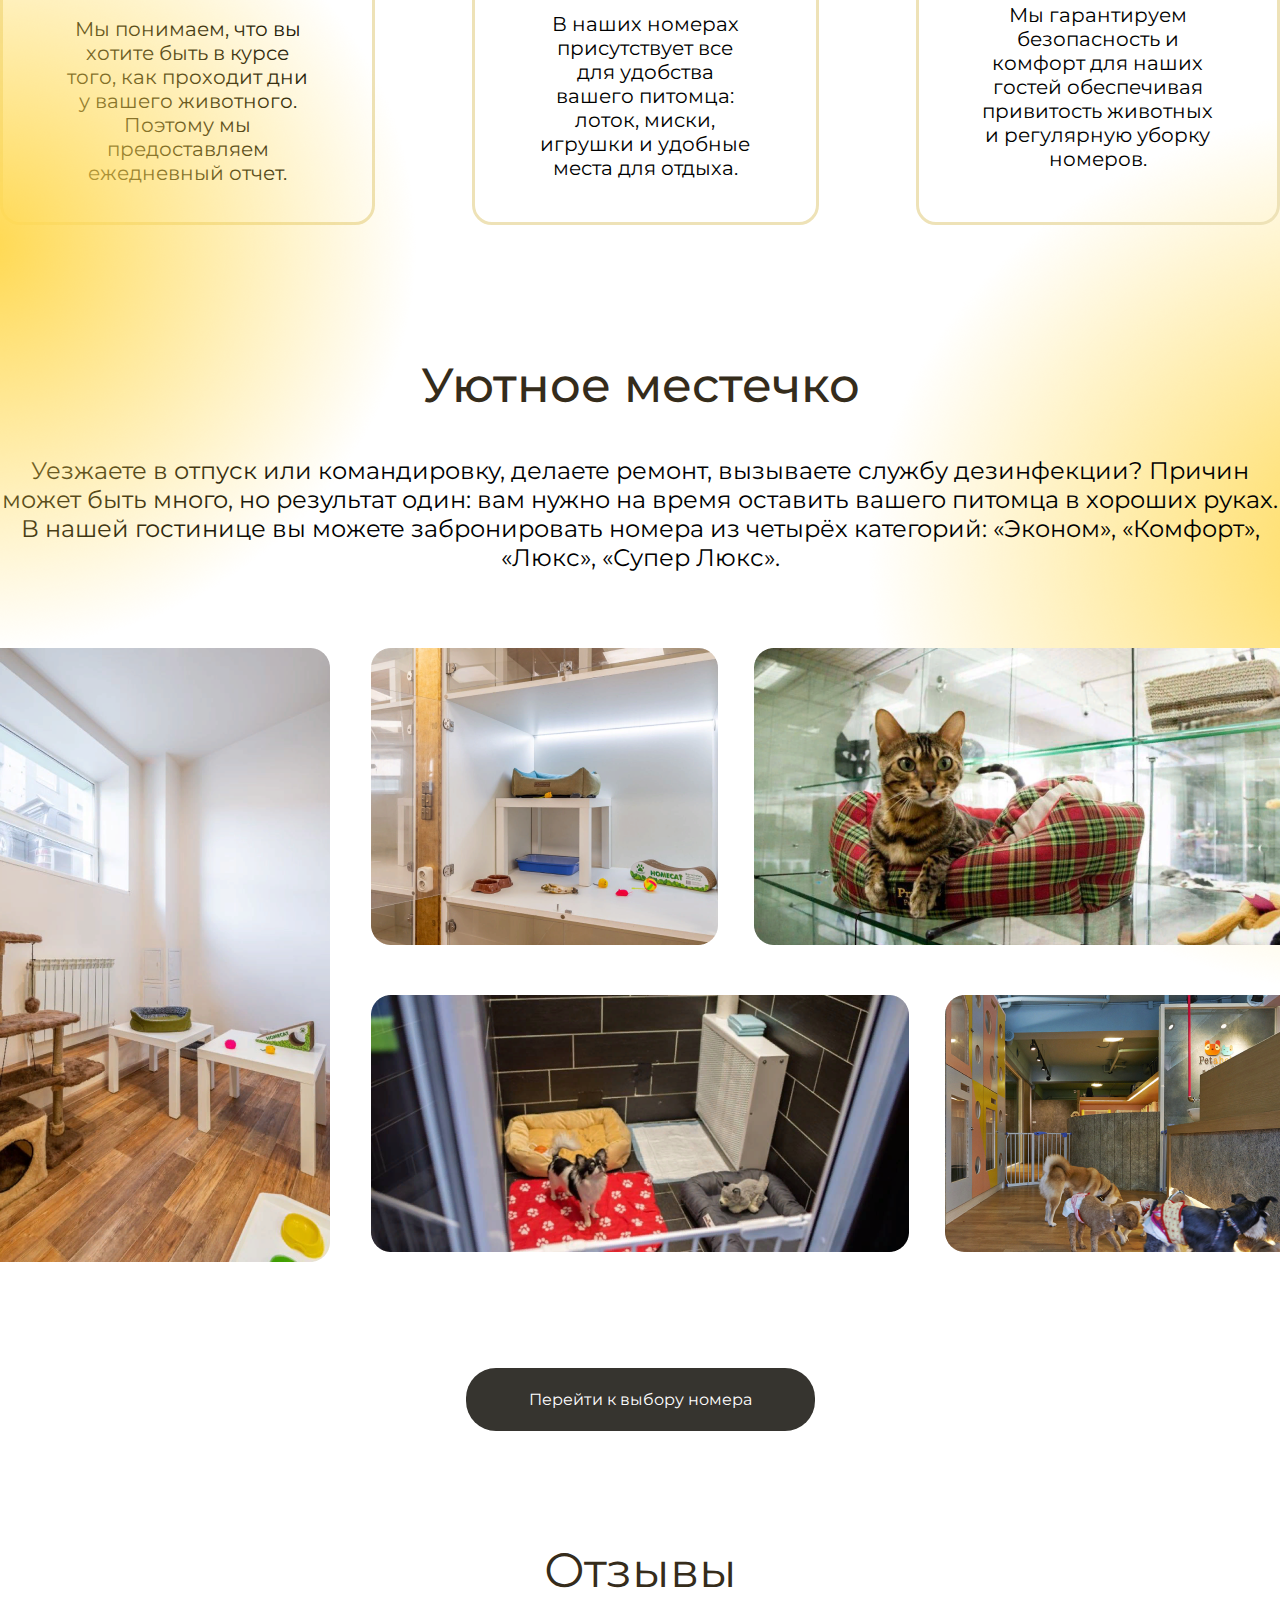
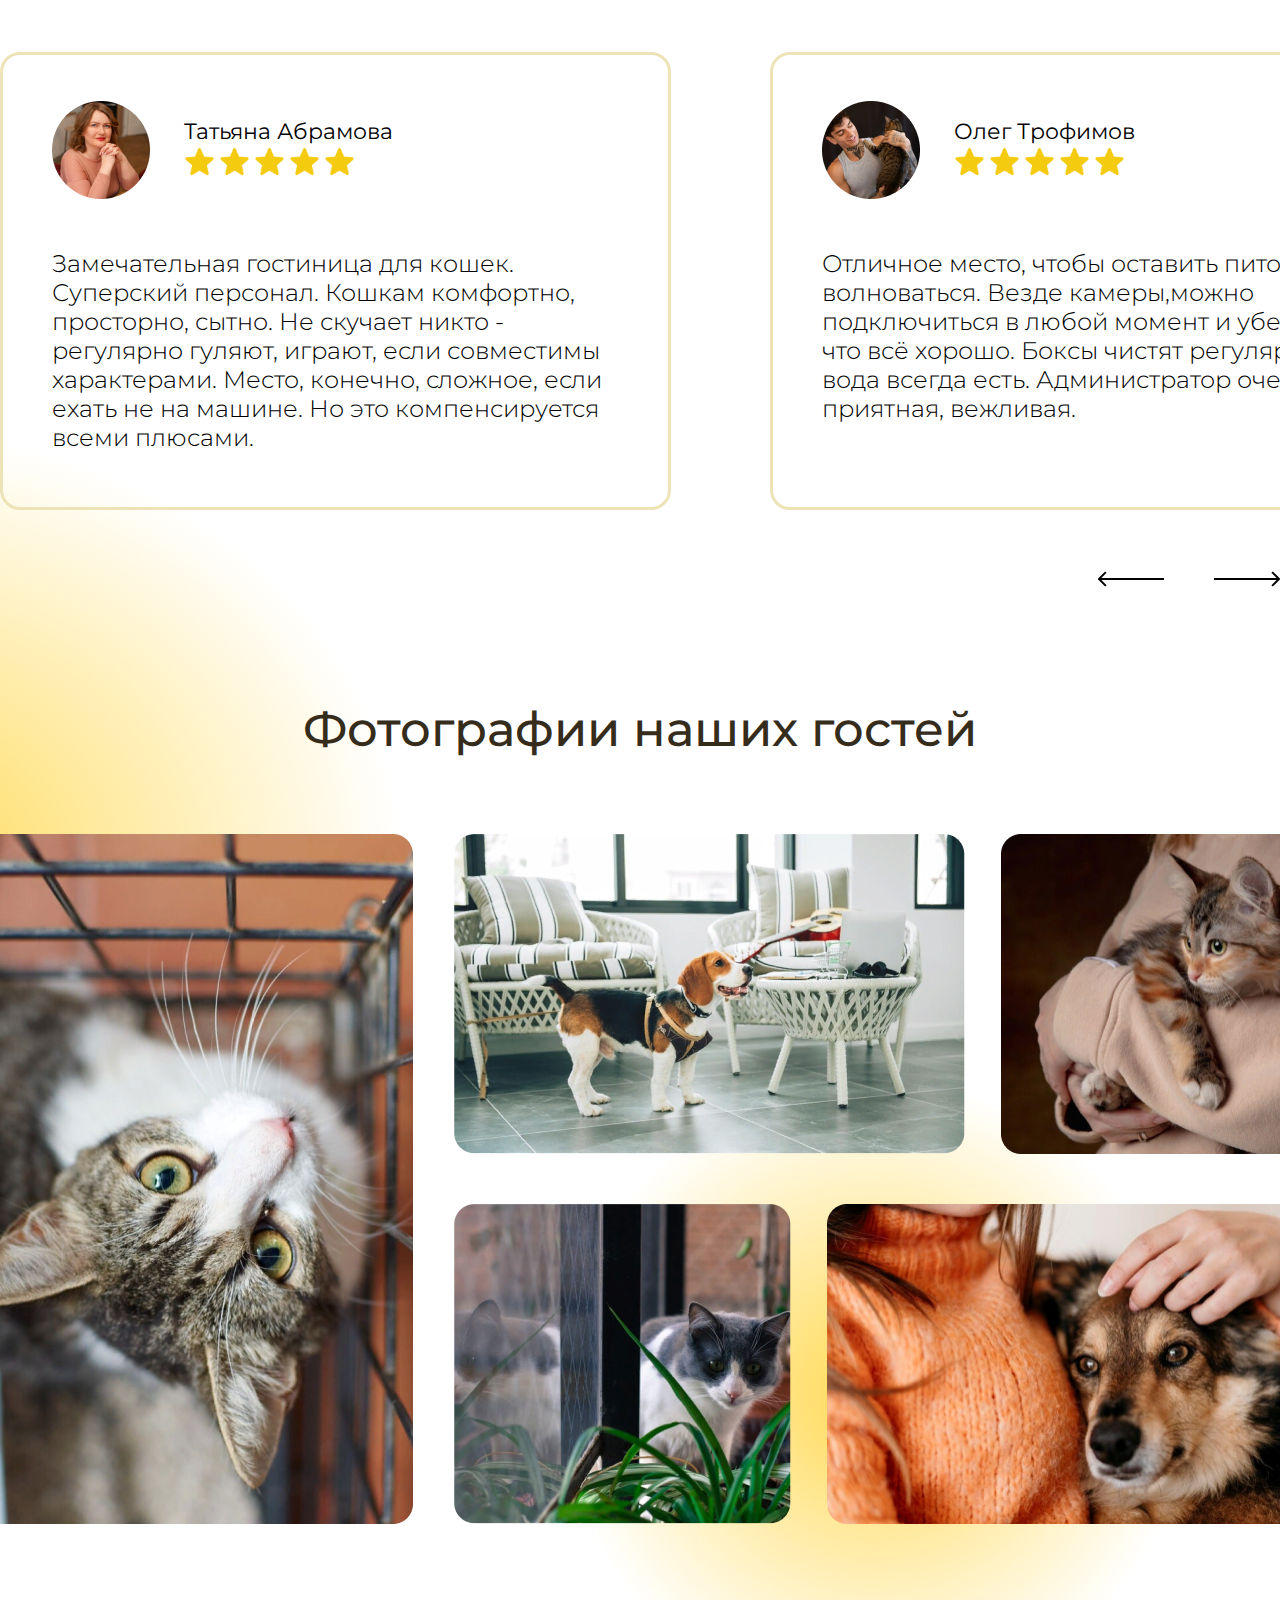
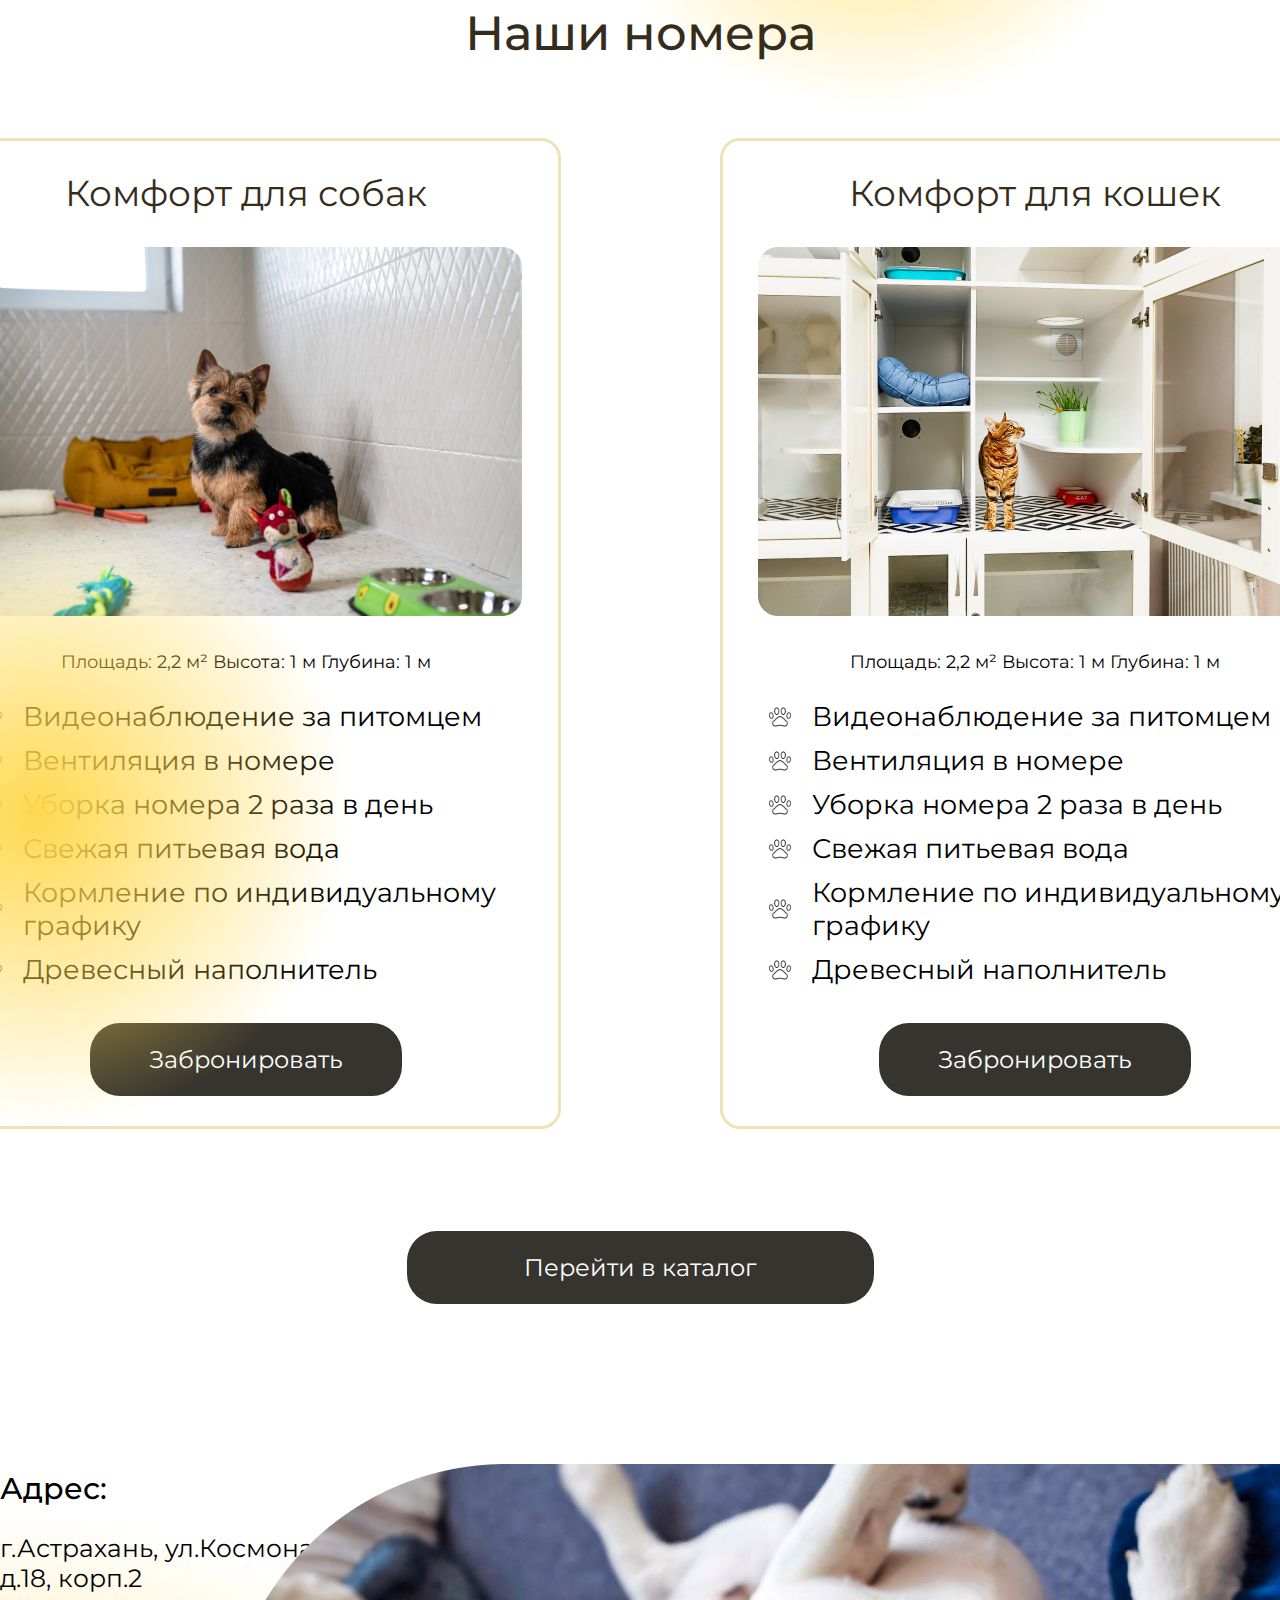
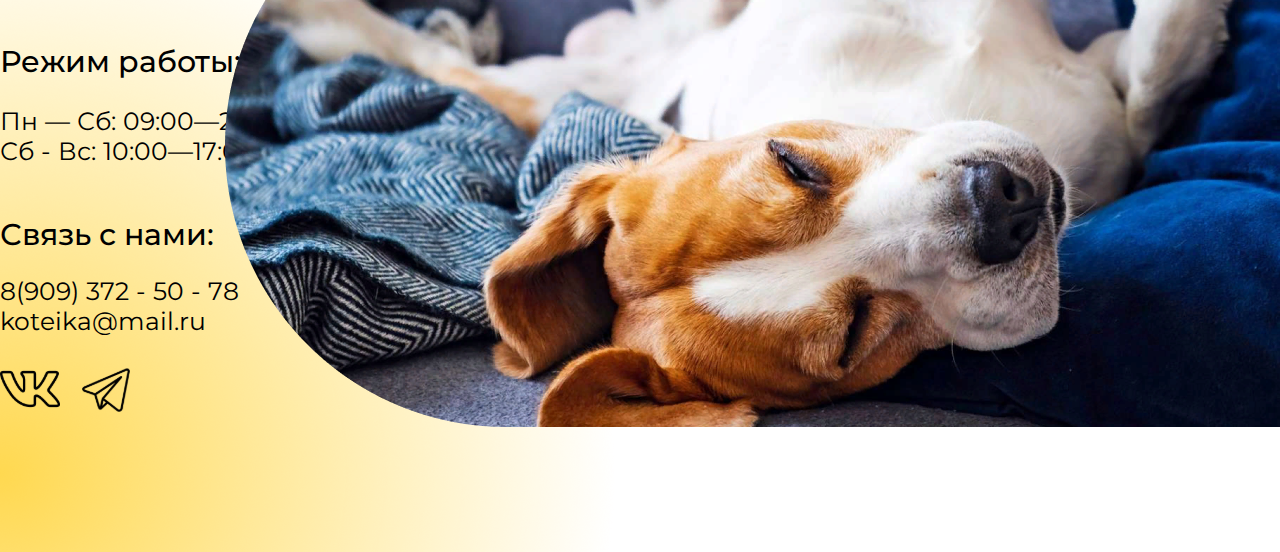
==== commit 3fb992b6: "update styles and add carousel.js" ====
--- a/index.html
+++ b/index.html
@@ -10,6 +10,7 @@
     <link rel="stylesheet" href="./styles/header.css">
     <link rel="stylesheet" href="./styles/footer.css">
     <link rel="stylesheet" href="./styles/index.css">
+    <script src="./js/carousel.js"></script>
 </head>
 <body>
 <div class="container">
@@ -24,10 +25,10 @@
     </div>
     <div class="header">
         <div class="header-left">
-            <a>Главная</a>
-            <a>Бронирование</a>
-            <a>О нас</a>
-            <a>Контакты</a>
+            <a href="#main">Главная</a>
+            <a href="./reservation.html">Бронирование</a>
+            <a href="#about">О нас</a>
+            <a href="#contact">Контакты</a>
         </div>
         <a>
             Ваш город: Астрахань
@@ -36,20 +37,20 @@
 </div>
 
 <div class="container">
-    <div class="info">
+    <div class="info" id="main">
         <div class="info-left">
             <p class="info-left__title">Котейка</p>
             <p class="info-left__subtitle">Уютная гостиница для животных</p>
             <p class="info-left__desc">Мы всегда сделаем все возможное, чтобы каждый из наших пушистых клиентов был
                 счастлив и довольный!</p>
-            <a href="" class="info-left__link">Забронировать</a>
+            <a href="./form.html" class="info-left__link">Забронировать</a>
         </div>
         <img class="info__image" src="./images/main/main.png" alt="info image">
     </div>
 </div>
 
 <div class="container">
-    <div class="advantage">
+    <div class="advantage" id="about">
         <p class="advantage__title">Почему многие выбирают нас?</p>
         <div class="advantage-cards">
             <div class="advantage-card">
@@ -94,14 +95,14 @@
                 </div>
             </div>
         </div>
-        <a class="description__link">Перейти к выбору номера </a>
+        <a href="./reservation.html" class="description__link">Перейти к выбору номера </a>
     </div>
 </div>
 
 <div class="container">
     <div class="reviews">
         <p class="reviews__title">Отзывы</p>
-        <div class="reviews-cards">
+        <div class="reviews-cards" style="transform: translateX(0px)">
             <div class="reviews-card">
                 <div class="reviews-card__upper">
                     <img src="./images/mok/first.png" alt="avatar">
@@ -138,10 +139,46 @@
                     камеры,можно подключиться в любой момент и убедиться, что всё хорошо. Боксы чистят регулярно, еда и
                     вода всегда есть. Администратор очень приятная, вежливая.</p>
             </div>
+            <div class="reviews-card">
+                <div class="reviews-card__upper">
+                    <img src="./images/mok/first.png" alt="avatar">
+                    <div>
+                        <p>Татьяна Абрамова</p>
+                        <div>
+                            <img src="./images/common/star.svg" alt="star">
+                            <img src="./images/common/star.svg" alt="star">
+                            <img src="./images/common/star.svg" alt="star">
+                            <img src="./images/common/star.svg" alt="star">
+                            <img src="./images/common/star.svg" alt="star">
+                        </div>
+                    </div>
+                </div>
+                <p class="reviews-card__desc">Замечательная гостиница для кошек. Суперский персонал. Кошкам комфортно,
+                    просторно, сытно. Не скучает никто - регулярно гуляют, играют, если совместимы характерами. Место,
+                    конечно, сложное, если ехать не на машине. Но это компенсируется всеми плюсами.</p>
+            </div>
+            <div class="reviews-card">
+                <div class="reviews-card__upper">
+                    <img src="./images/mok/second.png" alt="avatar">
+                    <div>
+                        <p>Олег Трофимов</p>
+                        <div>
+                            <img src="./images/common/star.svg" alt="star">
+                            <img src="./images/common/star.svg" alt="star">
+                            <img src="./images/common/star.svg" alt="star">
+                            <img src="./images/common/star.svg" alt="star">
+                            <img src="./images/common/star.svg" alt="star">
+                        </div>
+                    </div>
+                </div>
+                <p class="reviews-card__desc">Отличное место, чтобы оставить питомца и не волноваться. Везде
+                    камеры,можно подключиться в любой момент и убедиться, что всё хорошо. Боксы чистят регулярно, еда и
+                    вода всегда есть. Администратор очень приятная, вежливая.</p>
+            </div>
         </div>
         <div class="reviews-buttons">
-            <button><img src="images/common/arrowLeft.svg" alt="arrow"></button>
-            <button><img src="./images/common/arrowRight.svg" alt="arrow"></button>
+            <button onclick="prev()"><img src="images/common/arrowLeft.svg" alt="arrow"></button>
+            <button onclick="next()"><img src="./images/common/arrowRight.svg" alt="arrow"></button>
         </div>
     </div>
 </div>
@@ -200,7 +237,7 @@
                         <p>Древесный наполнитель</p>
                     </div>
                 </div>
-                <a class="places-card__link" href="">Забронировать</a>
+                <a class="places-card__link" href="./form.html">Забронировать</a>
             </div>
             <div class="places-card">
                 <p class="places-card__title">Комфорт для кошек</p>
@@ -232,15 +269,15 @@
                         <p>Древесный наполнитель</p>
                     </div>
                 </div>
-                <a class="places-card__link" href="">Забронировать</a>
-            </div>
-        </div>
-        <a href="" class="places__link">Перейти в каталог</a>
-    </div>
-</div>
-
-<div class="container">
-    <div class="footer">
+                <a class="places-card__link" href="./form.html">Забронировать</a>
+            </div>
+        </div>
+        <a href="./reservation.html" class="places__link">Перейти в каталог</a>
+    </div>
+</div>
+
+<div class="container">
+    <div class="footer" id="contact">
         <img class="footer__ellipse" src="./images/footer/ellipse.png" alt="ellipse">
         <div class="footer-left">
             <p class="footer-left__title">Адрес:</p>
--- a/styles/main.css
+++ b/styles/main.css
@@ -66,10 +66,12 @@
   padding: 0;
   font-weight: normal;
   font-family: "Montserrat", sans-serif;
+  scroll-behavior: smooth;
 }
 
 body {
   min-height: 100vh;
+  overflow-x: hidden;
 }
 
 .container {
--- a/styles/header.css
+++ b/styles/header.css
@@ -15,6 +15,7 @@
   font-size: 24px;
   font-weight: 400;
   text-decoration: none;
+  cursor: pointer;
 }
 
 /*# sourceMappingURL=header.css.map */
--- a/styles/footer.css
+++ b/styles/footer.css
@@ -54,6 +54,4 @@
 .footer__image {
   position: absolute;
   right: 0;
-}
-
-/*# sourceMappingURL=footer.css.map */
+}--- a/styles/index.css
+++ b/styles/index.css
@@ -119,13 +119,15 @@
   text-align: center;
   border-radius: 30px;
   margin-top: 106px;
+  text-decoration: none;
 }
 
 .reviews {
   margin-top: 110px;
   display: flex;
   flex-direction: column;
-  align-items: center;
+
+  position: relative;
 }
 .reviews__title {
   font-size: 48px;
@@ -136,9 +138,12 @@
   display: flex;
   gap: 99px;
   margin-top: 53px;
+  width: 300%;
+  transition: all ease 0.5s;
 }
 .reviews-card {
   border-radius: 20px;
+  flex: 1;
   border: 3px solid var(--border-color);
   max-width: 671px;
   padding: 46px 37px 55px 49px;
